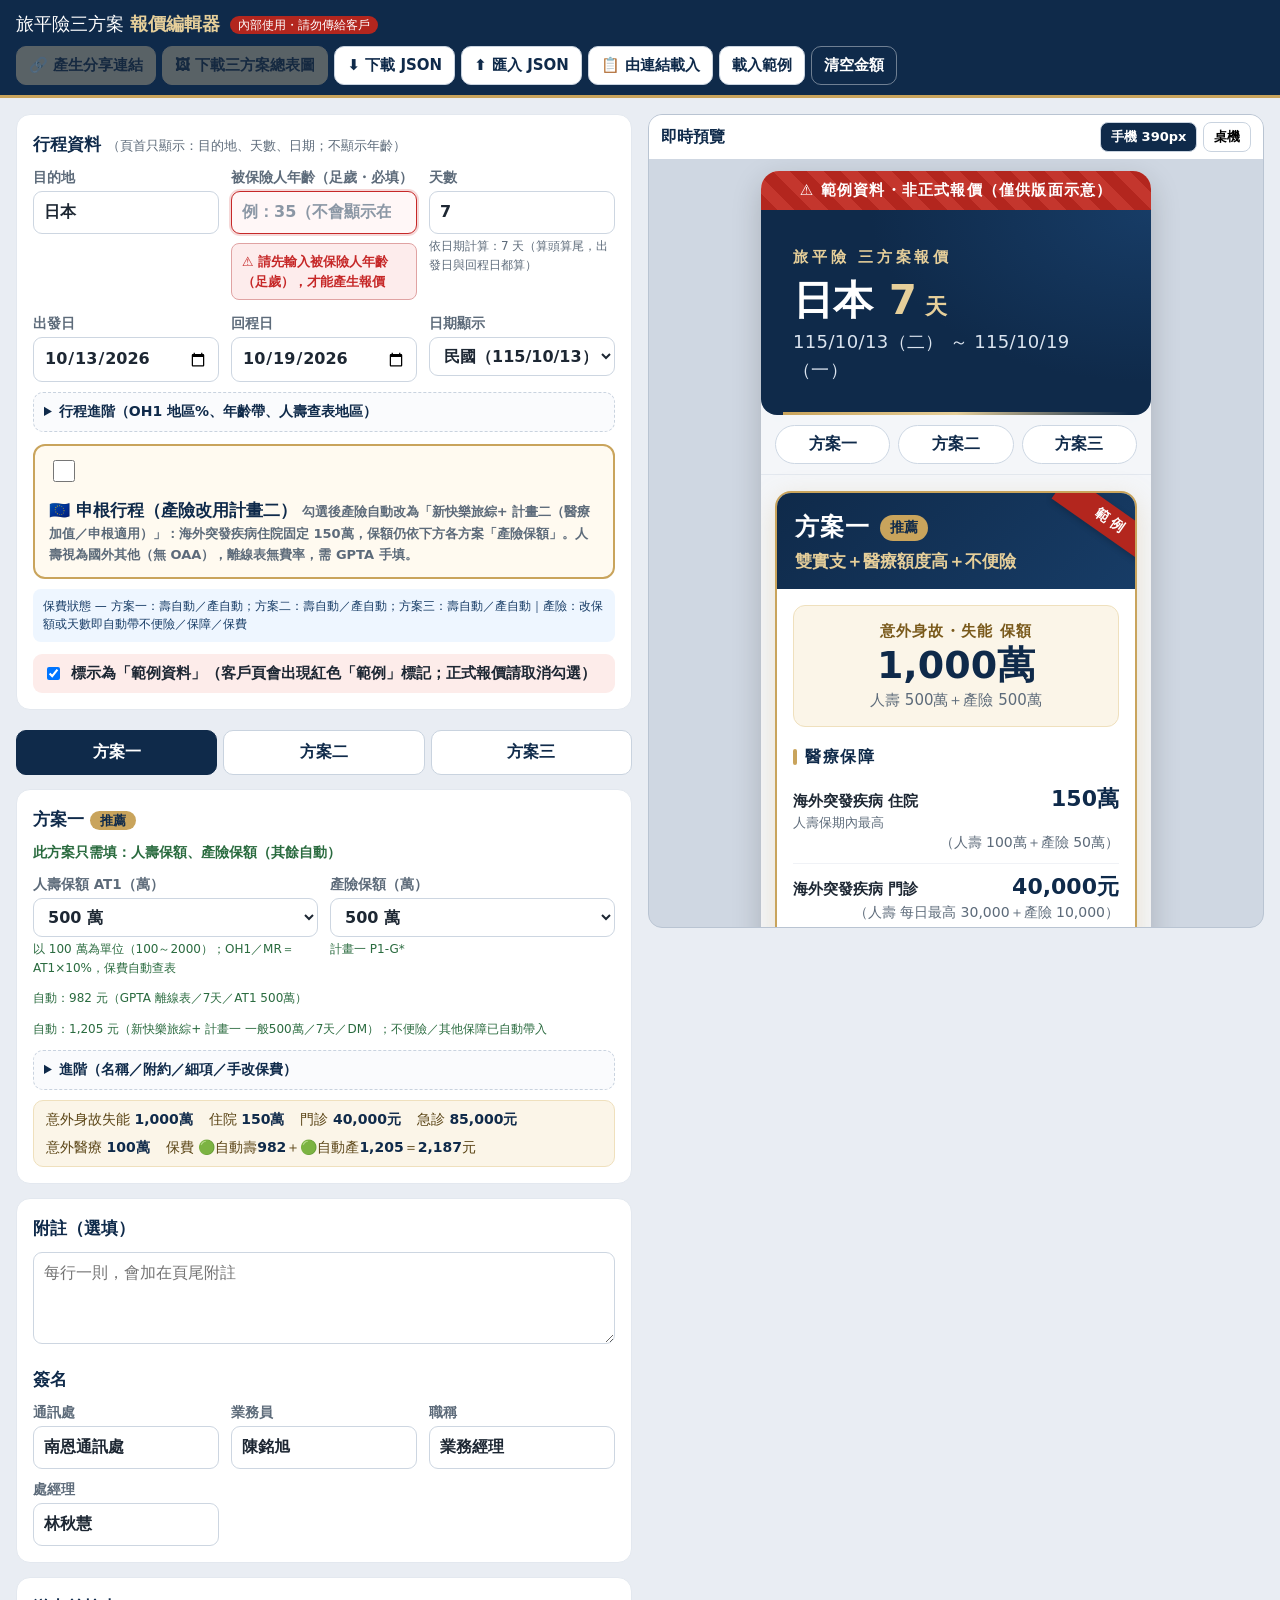
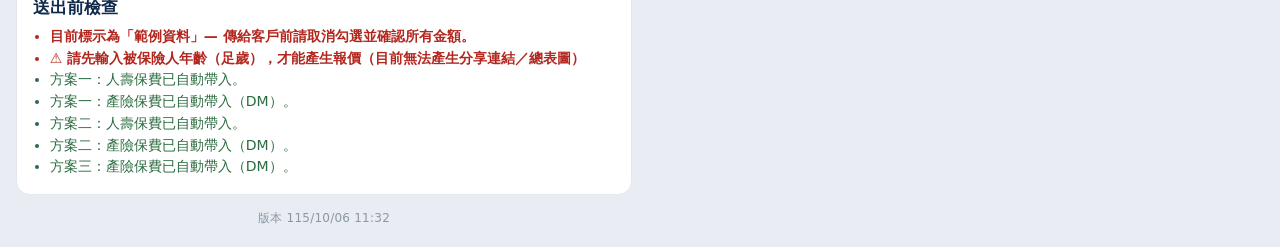
==== editor.html @ 8801f83f "Life 亞洲14國 detection: recognise major cities/regions of the 14 countries (東京/首爾/曼谷…)" ====
<!doctype html>
<html lang="zh-Hant-TW">
<head>
<meta charset="utf-8">
<meta name="viewport" content="width=device-width, initial-scale=1">
<meta name="robots" content="noindex, nofollow">
<meta http-equiv="Cache-Control" content="no-cache, no-store, must-revalidate">
<meta http-equiv="Pragma" content="no-cache">
<meta http-equiv="Expires" content="0">
<title>旅平險三方案 報價編輯器（內部使用）</title>
<link rel="icon" href="data:,">
<link rel="stylesheet" href="css/style.css?v=20261006113220">
<link rel="stylesheet" href="css/editor.css?v=20261006113220">
</head>
<body class="editor-body">
<header class="ed-top">
  <div class="ed-brand">旅平險三方案 <b>報價編輯器</b><span class="ed-internal">內部使用・請勿傳給客戶</span></div>
  <div class="ed-actions">
    <button type="button" class="btn btn-gold" id="btnShare">🔗 產生分享連結</button>
    <button type="button" class="btn btn-gold" id="btnSummaryPng">🖼 下載三方案總表圖</button>
    <button type="button" class="btn" id="btnDownload">⬇ 下載 JSON</button>
    <label class="btn" for="fileImport">⬆ 匯入 JSON<input type="file" id="fileImport" accept=".json,application/json" hidden></label>
    <button type="button" class="btn" id="btnPasteLink">📋 由連結載入</button>
    <button type="button" class="btn" id="btnSample">載入範例</button>
    <button type="button" class="btn btn-ghost" id="btnClear">清空金額</button>
  </div>
</header>

<section class="ed-share" id="sharePanel" hidden>
  <div class="share-row">
    <textarea id="shareUrl" readonly rows="2"></textarea>
    <div class="share-btns">
      <button type="button" class="btn btn-gold" id="btnCopy">複製連結</button>
      <a class="btn" id="btnOpen" target="_blank" rel="noopener">開啟預覽</a>
    </div>
  </div>
  <div class="share-meta" id="shareMeta"></div>
</section>

<div class="ed-layout">
  <form class="ed-form" id="form" autocomplete="off" onsubmit="return false">
    <section class="ed-card">
      <h2>行程資料 <small>（頁首只顯示：目的地、天數、日期；不顯示年齡）</small></h2>
      <div class="grid g2">
        <label>目的地<input type="text" data-k="destination" placeholder="例：日本／法國（申根）" aria-describedby="destWarn"><span class="dest-warn" id="destWarn" role="alert" hidden></span></label>
        <label>被保險人年齡（足歲・必填）<input type="number" min="0" max="100" step="1" data-k="age" inputmode="numeric" placeholder="例：35（不會顯示在客戶頁）" aria-describedby="ageWarn ageHint"><span class="dest-warn" id="ageWarn" role="alert" hidden></span><span class="hint" id="ageHint"></span></label>
        <label>天數<input type="number" min="1" data-k="days" inputmode="numeric"><span class="hint" id="daysHint"></span></label>
        <label>出發日<input type="date" data-k="startDate"></label>
        <label>回程日<input type="date" data-k="endDate"></label>
        <label>日期顯示
          <select data-k="dateFormat"><option value="roc">民國（115/10/13）</option><option value="ad">西元（2026/10/13）</option></select>
        </label>
      </div>
      <details class="prop-advanced" style="margin-top:10px">
        <summary>行程進階（OH1 地區%、年齡帶、人壽查表地區）</summary>
        <div class="grid g2" style="margin-top:8px">
          <label>人壽 OH1 地區限額調整
            <select data-k="lifeRegionPct"></select>
            <span class="hint" id="regionHint"></span>
          </label>
          <label>人壽費率類型
            <select data-k="lifeRateType">
              <option value="agency">旅行社／快易保費率</option>
            </select>
          </label>
          <label>人壽旅遊地區（查表用）
            <select data-k="lifeRegion">
              <option value="asia14">國外亞洲14國（可附 OAA）</option>
              <option value="other">國外其他</option>
            </select>
            <span class="hint">申根勾選時會自動改為「國外其他」</span>
          </label>
          <label>年齡區間（依上方年齡自動・客戶頁不顯示）
            <select data-k="ageBand" disabled>
              <option value="18-65">18足歲～65歲</option>
              <option value="15-17">15足歲～17歲</option>
              <option value="66-70">66～70歲</option>
              <option value="71-75">71～75歲</option>
              <option value="76-80">76～80歲</option>
              <option value="81-100">81～100歲</option>
              <option value="under15">未滿15足歲</option>
            </select>
          </label>
        </div>
      </details>
      <label class="schengen-toggle">
        <input type="checkbox" data-k="schengen">
        <span>
          <span class="st-title">🇪🇺 申根行程（產險改用計畫二）</span>
          <span class="st-desc">勾選後產險自動改為「新快樂旅綜+ 計畫二（醫療加值／申根適用）」：海外突發疾病住院固定 <b>150萬</b>，保額仍依下方各方案「產險保額」。人壽視為國外其他（無 OAA），離線表無費率，需 GPTA 手填。</span>
          <span class="hint auto" id="schengenAutoHint" hidden>已依目的地自動勾選申根</span>
        </span>
      </label>
      <p class="hint" id="autoPremiumBanner" style="margin:10px 0 0;padding:8px 10px;background:#eef6ff;border-radius:8px;color:#173c66"></p>
      <label class="check sample-check"><input type="checkbox" data-k="sample"> 標示為「範例資料」（客戶頁會出現紅色「範例」標記；正式報價請取消勾選）</label>
    </section>

    <div class="plan-tabs" id="planTabs"></div>
    <div id="planForms"></div>

    <section class="ed-card">
      <h2>附註（選填）</h2>
      <textarea data-k="extraNotesText" rows="3" placeholder="每行一則，會加在頁尾附註"></textarea>
      <h2 style="margin-top:14px">簽名</h2>
      <div class="grid g2">
        <label>通訊處<input type="text" data-k="agent.unit"></label>
        <label>業務員<input type="text" data-k="agent.name"></label>
        <label>職稱<input type="text" data-k="agent.title"></label>
        <label>處經理<input type="text" data-k="agent.manager"></label>
      </div>
    </section>

    <section class="ed-card checks" id="checks"></section>
  <p class="build-ver" id="buildVersion">版本 115/10/06 11:32</p>
  </form>

  <aside class="ed-preview">
    <div class="pv-bar">
      <span>即時預覽</span>
      <div class="pv-toggle">
        <button type="button" class="on" data-w="390">手機 390px</button>
        <button type="button" data-w="full">桌機</button>
      </div>
    </div>
    <div class="pv-scroll"><div class="pv-frame" id="pvFrame"><div class="app" id="preview"></div></div></div>
  </aside>
</div>

<script src="js/vendor/pako.min.js?v=20261006113220"></script>
<script src="js/vendor/html2canvas.min.js?v=20261006113220"></script>
<script src="js/common.js?v=20261006113220"></script>
<script src="js/sample-data.js?v=20261006113220"></script>
<script src="js/presets.js?v=20261006113220"></script>
<script src="js/life-rates.js?v=20261006113220"></script>
<script src="js/summary-export.js?v=20261006113220"></script>
<script src="js/editor.js?v=20261006113220"></script>
</body>
</html>
---- css/style.css ----
/* 旅平險 三方案報價 — 深藍＋金色、行動版優先 */
:root {
  --navy: #0f2a4a;
  --navy-2: #173c66;
  --navy-soft: #e9eef5;
  --gold: #c9a45c;
  --gold-2: #e6cf9a;
  --gold-soft: #fbf5e8;
  --ink: #1d2733;
  --muted: #5d6b7a;
  --line: #e3e8ef;
  --bg: #f4f6f9;
  --card: #ffffff;
  --danger: #b3261e;
  --radius: 16px;
  --font: "Noto Sans TC", "PingFang TC", "Heiti TC", "Microsoft JhengHei", "Noto Sans CJK TC", system-ui, sans-serif;
}
* { box-sizing: border-box; }
html { -webkit-text-size-adjust: 100%; text-size-adjust: 100%; }
body {
  margin: 0; background: var(--bg); color: var(--ink);
  font-family: var(--font); font-size: 17px; line-height: 1.55;
  -webkit-font-smoothing: antialiased;
}
.app { max-width: 1240px; margin: 0 auto; padding-bottom: env(safe-area-inset-bottom); }
.loading, .noscript { padding: 48px 20px; text-align: center; color: var(--muted); }

/* 範例標示 */
.sample-banner {
  position: sticky; top: 0; z-index: 20;
  background: repeating-linear-gradient(45deg, #b3261e, #b3261e 12px, #c4362d 12px, #c4362d 24px);
  color: #fff; text-align: center; font-weight: 700; letter-spacing: .08em;
  padding: 8px 12px; font-size: 15px;
}
.card-sample {
  position: absolute; top: 14px; right: -38px; transform: rotate(35deg);
  background: var(--danger); color: #fff; font-weight: 800; font-size: 14px; letter-spacing: .3em;
  padding: 4px 44px; z-index: 2; box-shadow: 0 2px 6px rgba(0,0,0,.2);
}

/* 頁首：只顯示 目的地／天數／日期 */
.hero {
  background: radial-gradient(120% 140% at 100% 0%, var(--navy-2) 0%, var(--navy) 60%);
  color: #fff; padding: 28px 22px 26px; position: relative; overflow: hidden;
}
.hero::after {
  content: ""; position: absolute; left: 22px; right: 22px; bottom: 0; height: 3px;
  background: linear-gradient(90deg, var(--gold), var(--gold-2), transparent);
}
.hero-kicker { color: var(--gold-2); font-size: 15px; letter-spacing: .25em; font-weight: 600; }
.hero-title { margin: 6px 0 4px; font-size: 40px; line-height: 1.2; font-weight: 800; display: flex; flex-wrap: wrap; gap: 4px 16px; align-items: baseline; }
.hero-title .days { color: var(--gold-2); }
.hero-title .days small { font-size: 22px; font-weight: 700; }
.hero-dates { font-size: 18px; color: #dbe4ef; letter-spacing: .02em; }

/* 方案導覽 */
.plan-nav {
  position: sticky; top: 0; z-index: 10; display: flex; gap: 8px; padding: 10px 14px;
  background: rgba(244,246,249,.94); backdrop-filter: blur(6px); -webkit-backdrop-filter: blur(6px);
  border-bottom: 1px solid var(--line); overflow-x: auto;
}
.sample-banner ~ .plan-nav { top: 39px; }
.plan-nav a {
  flex: 1 0 auto; text-align: center; text-decoration: none; color: var(--navy);
  background: #fff; border: 1px solid #cdd7e3; border-radius: 999px; padding: 6px 14px; font-weight: 700; font-size: 16px;
}
.plan-nav a:active { background: var(--navy); color: #fff; }

/* 方案卡片 */
.plans { display: grid; grid-template-columns: 1fr; gap: 18px; padding: 16px 14px 8px; }
.plan-card {
  position: relative; overflow: hidden; background: var(--card); border-radius: var(--radius);
  border: 1px solid var(--line); box-shadow: 0 6px 22px rgba(15,42,74,.08);
  display: flex; flex-direction: column; scroll-margin-top: 64px;
}
.plan-card.is-reco { border: 2px solid var(--gold); box-shadow: 0 8px 28px rgba(201,164,92,.25); }
.plan-head { background: var(--navy); color: #fff; padding: 16px 18px 14px; }
.plan-card.is-reco .plan-head { background: linear-gradient(135deg, var(--navy) 0%, var(--navy-2) 100%); }
.plan-title { display: flex; align-items: center; gap: 10px; }
.plan-no { font-size: 24px; font-weight: 800; letter-spacing: .04em; }
.reco-badge { background: var(--gold); color: var(--navy); font-size: 14px; font-weight: 800; padding: 2px 10px; border-radius: 999px; }
.plan-tagline { margin-top: 2px; color: var(--gold-2); font-size: 17px; font-weight: 600; }

.death-box { margin: 16px 16px 4px; padding: 14px 16px; border-radius: 12px; background: var(--gold-soft); border: 1px solid #efe0bd; text-align: center; }
.death-label { color: #7a5a1c; font-size: 15px; font-weight: 700; letter-spacing: .08em; }
.death-val { font-size: 38px; font-weight: 800; color: var(--navy); line-height: 1.2; }
.death-br { color: var(--muted); font-size: 15px; }

.sec-title {
  margin: 0 0 6px; font-size: 16px; font-weight: 800; color: var(--navy); letter-spacing: .1em;
  display: flex; align-items: center; gap: 8px;
}
.sec-title::before { content: ""; width: 4px; height: 16px; border-radius: 2px; background: var(--gold); }
.cov, .inconv, .others { padding: 14px 16px 6px; }
.inconv, .others { border-top: 1px dashed var(--line); margin-top: 6px; }

.cov-row { display: grid; grid-template-columns: 1fr auto; align-items: baseline; column-gap: 10px; padding: 9px 0; border-bottom: 1px solid #f0f2f6; }
.cov-row:last-of-type { border-bottom: 0; }
.cov-label { font-size: 16px; color: var(--ink); font-weight: 600; }
.cov-sub { display: block; font-size: 12.5px; color: var(--muted); font-weight: 400; }
.cov-val { text-align: right; white-space: nowrap; }
.cov-val strong { font-size: 22px; color: var(--navy); line-height: 1.25; }
.cov-br { grid-column: 1 / -1; text-align: right; font-size: 14px; color: var(--muted); }
.oaa-chip { margin: 8px 0 4px; padding: 8px 12px; border-radius: 10px; background: var(--navy-soft); color: var(--navy); font-size: 14.5px; font-weight: 600; }

.items { list-style: none; margin: 0; padding: 0; }
.items li { display: flex; justify-content: space-between; align-items: baseline; gap: 12px; padding: 8px 0; border-bottom: 1px solid #f0f2f6; }
.items li:last-child { border-bottom: 0; }
.it-name { font-size: 16px; color: var(--ink); flex: 0 1 46%; }
.it-amt { font-size: 16px; font-weight: 700; color: var(--navy); text-align: right; flex: 1 1 54%; }
.it-amt .nw { white-space: nowrap; }
.empty { color: var(--muted); font-size: 15px; margin: 4px 0; }

.premium {
  margin-top: auto; padding: 16px 18px 18px; background: linear-gradient(180deg, #fffaf0, var(--gold-soft));
  border-top: 2px solid var(--gold); text-align: center;
}
.prem-label { font-size: 15px; color: #7a5a1c; font-weight: 800; letter-spacing: .3em; }
.prem-formula { font-size: 18px; color: var(--ink); }
.prem-formula b { font-size: 20px; color: var(--navy-2); }
.prem-total { font-size: 34px; font-weight: 800; color: var(--danger); letter-spacing: .01em; }

.notes-wrap { padding: 4px 18px 8px; }
.notes { margin: 0; padding-left: 1.1em; color: var(--muted); font-size: 13.5px; line-height: 1.6; }
.notes li { margin: 3px 0; }

.site-footer {
  margin: 14px 14px 24px; padding: 18px 16px; border-radius: var(--radius); text-align: center;
  background: var(--navy); color: #fff; border-top: 3px solid var(--gold);
}
.sig-unit { color: var(--gold-2); font-size: 15px; letter-spacing: .15em; font-weight: 600; }
.sig-people { margin-top: 4px; font-size: 19px; display: flex; flex-wrap: wrap; justify-content: center; gap: 2px 8px; }
.sig-people b { font-size: 21px; letter-spacing: .08em; }
.sig-people .sep { color: var(--gold); }

.error-box { margin: 40px 16px; padding: 24px; background: #fff; border-radius: var(--radius); border: 1px solid #f1c9c6; text-align: center; }
.error-box h2 { color: var(--danger); margin-top: 0; }

/* 平板／桌機：三欄並排 */
@media (min-width: 760px) {
  .hero { padding: 36px 32px 32px; border-radius: 0 0 var(--radius) var(--radius); }
  .hero-title { font-size: 46px; }
  .plan-nav { display: none; }
  .plans { grid-template-columns: repeat(auto-fit, minmax(300px, 1fr)); gap: 20px; padding: 24px 20px 10px; }
  .notes-wrap { padding: 4px 26px 8px; }
}
@media (min-width: 1100px) {
  .plans { grid-template-columns: repeat(3, 1fr); }
  .it-name, .it-amt { font-size: 15px; }
  .cov-label { font-size: 15px; }
}
@media print {
  body { background: #fff; }
  .plan-nav, .sample-banner { position: static; }
  .plan-card { break-inside: avoid; box-shadow: none; }
}

.hero-schengen {
  display: inline-block; margin-left: 6px; padding: 2px 10px; border-radius: 999px;
  background: #c9a45c; color: #0f2a4a; font-size: 13px; font-weight: 800; letter-spacing: .04em;
  vertical-align: middle;
}

/* 未滿15足歲：主框顯示兒童主約 MRC */
.death-box.child .death-val { font-size: 30px; }
---- css/editor.css ----
/* 編輯器（內部使用） */
.editor-body { background: #e9edf3; font-size: 16px; }
.ed-top {
  position: sticky; top: 0; z-index: 50; background: var(--navy); color: #fff;
  display: flex; flex-wrap: wrap; align-items: center; justify-content: space-between; gap: 8px 16px; padding: 10px 16px;
  border-bottom: 3px solid var(--gold);
}
.ed-brand { font-size: 18px; }
.ed-brand b { color: var(--gold-2); }
.ed-internal { margin-left: 10px; font-size: 12px; background: #b3261e; padding: 2px 8px; border-radius: 999px; vertical-align: middle; }
.ed-actions { display: flex; flex-wrap: wrap; gap: 6px; }
.btn {
  appearance: none; border: 1px solid #c9d3df; background: #fff; color: var(--navy); font: inherit; font-size: 15px; font-weight: 700;
  padding: 7px 12px; border-radius: 10px; cursor: pointer; text-decoration: none; display: inline-flex; align-items: center; gap: 4px;
}
.btn:hover { filter: brightness(.96); }
.btn-gold { background: var(--gold); border-color: var(--gold); color: var(--navy); }
.btn-ghost { background: transparent; color: #fff; border-color: rgba(255,255,255,.4); }
.btn-sm { font-size: 13px; padding: 4px 8px; border-radius: 8px; }
.btn-danger { color: var(--danger); }

.ed-share { background: #fffaf0; border-bottom: 1px solid #efe0bd; padding: 10px 16px; }
.share-row { display: flex; gap: 8px; flex-wrap: wrap; }
.share-row textarea { flex: 1 1 360px; font: 13px/1.4 ui-monospace, monospace; padding: 8px; border-radius: 8px; border: 1px solid #d9c690; word-break: break-all; }
.share-btns { display: flex; gap: 6px; align-items: flex-start; }
.share-meta { font-size: 13px; color: var(--muted); margin-top: 6px; }
.share-meta .warn { color: var(--danger); font-weight: 700; }

.ed-layout { display: grid; grid-template-columns: 1fr; gap: 16px; padding: 16px; max-width: 1600px; margin: 0 auto; }
@media (min-width: 1100px) {
  .ed-layout { grid-template-columns: minmax(520px, 1fr) minmax(430px, 1fr); align-items: start; }
  .ed-preview { position: sticky; top: 70px; height: calc(100vh - 86px); }
  .pv-scroll { height: calc(100% - 44px); }
}
.ed-card { background: #fff; border-radius: 14px; padding: 16px; margin-bottom: 14px; border: 1px solid var(--line); }
.ed-card h2 { margin: 0 0 10px; font-size: 17px; color: var(--navy); }
.ed-card h2 small { font-weight: 400; color: var(--muted); font-size: 13px; }
.ed-card h3 { margin: 16px 0 8px; font-size: 15px; color: var(--navy); border-left: 4px solid var(--gold); padding-left: 8px; }
.grid { display: grid; gap: 10px 12px; }
.g2 { grid-template-columns: repeat(auto-fit, minmax(180px, 1fr)); }
.g3 { grid-template-columns: repeat(auto-fit, minmax(150px, 1fr)); }
label { display: flex; flex-direction: column; gap: 3px; font-size: 13.5px; color: var(--muted); font-weight: 600; }
label.check { flex-direction: row; align-items: center; gap: 8px; color: var(--ink); font-size: 15px; }
input[type=text], input[type=number], input[type=date], select, textarea {
  font: inherit; font-size: 16px; color: var(--ink); padding: 8px 10px; border: 1px solid #cdd6e1; border-radius: 9px; background: #fff; width: 100%;
}
input:focus, select:focus, textarea:focus { outline: 2px solid var(--gold); border-color: var(--gold); }
input::placeholder { color: #8b97a5; }
.hint { font-size: 12px; color: var(--muted); font-weight: 400; }
.hint.auto { color: #2a6b3f; }
.sample-check { margin-top: 12px; background: #fdecea; padding: 8px 10px; border-radius: 9px; }

.plan-tabs { display: flex; gap: 6px; margin-bottom: 8px; position: sticky; top: 58px; z-index: 5; background: #e9edf3; padding: 6px 0; }
.plan-tabs button { flex: 1; font: inherit; font-weight: 800; padding: 9px; border-radius: 10px; border: 1px solid #c9d3df; background: #fff; color: var(--navy); cursor: pointer; }
.plan-tabs button.on { background: var(--navy); color: #fff; border-color: var(--navy); }
.plan-form[hidden] { display: none; }
.sumbar { display: flex; flex-wrap: wrap; gap: 6px 16px; background: var(--gold-soft); border: 1px solid #efe0bd; border-radius: 10px; padding: 8px 12px; font-size: 14px; color: #5a4415; margin-top: 10px; }
.sumbar b { color: var(--navy); }
.sub-box { border: 1px solid var(--line); border-radius: 12px; padding: 12px; margin-top: 10px; }
.sub-box.off { opacity: .55; }
.preset-row { display: flex; gap: 8px; align-items: end; flex-wrap: wrap; margin-bottom: 8px; }
.preset-row label { flex: 1 1 260px; }

.list-ed { display: flex; flex-direction: column; gap: 6px; }
.list-row { display: grid; grid-template-columns: 1fr 1.3fr auto; gap: 6px; align-items: center; }
.list-row .row-btns { display: flex; gap: 3px; }
.list-row input { font-size: 15px; padding: 6px 8px; }
@media (max-width: 560px) {
  .list-row { grid-template-columns: 1fr; padding-bottom: 8px; border-bottom: 1px dashed var(--line); }
}

.checks h2 { margin-bottom: 6px; }
.checks ul { margin: 0; padding-left: 1.2em; font-size: 14px; }
.checks li.warn { color: #9a5b00; }
.checks li.err { color: var(--danger); font-weight: 700; }
.checks li.ok { color: #2a6b3f; }

.ed-preview { background: #cfd7e2; border-radius: 14px; overflow: hidden; border: 1px solid #b9c4d2; }
.pv-bar { display: flex; justify-content: space-between; align-items: center; padding: 8px 12px; background: #fff; font-weight: 700; color: var(--navy); height: 44px; }
.pv-toggle button { font: inherit; font-size: 13px; padding: 4px 10px; border: 1px solid #c9d3df; background: #fff; border-radius: 8px; cursor: pointer; }
.pv-toggle button.on { background: var(--navy); color: #fff; }
.pv-scroll { overflow: auto; padding: 12px; }
.pv-frame { margin: 0 auto; background: var(--bg); border-radius: 18px; overflow: hidden; box-shadow: 0 10px 30px rgba(0,0,0,.18); width: 390px; max-width: 100%; }
.pv-frame.full { width: 100%; }
/* 預覽框內：固定使用手機排版（不依視窗寬度切換） */
.pv-frame:not(.full) .plans { grid-template-columns: 1fr !important; padding: 16px 14px 8px; }
.pv-frame:not(.full) .plan-nav { display: flex !important; }
.pv-frame:not(.full) .hero-title { font-size: 40px; }
.pv-frame .sample-banner, .pv-frame .plan-nav { position: static; }
.toast { position: fixed; left: 50%; bottom: 24px; transform: translateX(-50%); background: var(--navy); color: #fff; padding: 10px 18px; border-radius: 999px; z-index: 100; font-weight: 700; box-shadow: 0 6px 20px rgba(0,0,0,.25); }
.pv-frame.full .plans { grid-template-columns: repeat(auto-fit, minmax(280px, 1fr)) !important; }

/* 產險進階摺疊 */
.prop-advanced { border: 1px dashed #c9d3df; border-radius: 10px; padding: 8px 10px; background: #fafbfd; }
.prop-advanced summary { cursor: pointer; font-weight: 700; color: var(--navy); font-size: 14px; }

/* 三方案總表匯出（離屏渲染） */
#summaryExportHost {
  position: fixed; left: -10000px; top: 0; width: 780px; pointer-events: none; z-index: -1;
}
.sum-root {
  width: 780px; background: #f4f6f9; font-family: "Noto Sans TC", "PingFang TC", "Heiti TC", "Microsoft JhengHei", sans-serif;
  color: #1d2733; box-sizing: border-box;
}
.sum-sample {
  background: repeating-linear-gradient(45deg, #b3261e, #b3261e 10px, #c4362d 10px, #c4362d 20px);
  color: #fff; text-align: center; font-weight: 800; padding: 8px; font-size: 14px; letter-spacing: .06em;
}
.sum-hero {
  background: radial-gradient(120% 140% at 100% 0%, #173c66 0%, #0f2a4a 60%);
  color: #fff; padding: 22px 24px 18px; position: relative;
}
.sum-hero::after {
  content: ""; position: absolute; left: 24px; right: 24px; bottom: 0; height: 3px;
  background: linear-gradient(90deg, #c9a45c, #e6cf9a, transparent);
}
.sum-kicker { color: #e6cf9a; font-size: 13px; letter-spacing: .2em; font-weight: 700; }
.sum-title { font-size: 34px; font-weight: 800; margin: 4px 0; display: flex; gap: 12px; align-items: baseline; flex-wrap: wrap; }
.sum-title .days { color: #e6cf9a; }
.sum-title .days small { font-size: 18px; }
.sum-dates { font-size: 16px; color: #dbe4ef; }
.sum-plans { display: grid; grid-template-columns: 1fr 1fr 1fr; gap: 12px; padding: 14px 14px 8px; }
.sum-card {
  background: #fff; border-radius: 14px; border: 1px solid #e3e8ef; overflow: hidden;
  display: flex; flex-direction: column; box-shadow: 0 4px 14px rgba(15,42,74,.08);
}
.sum-card.reco { border: 2px solid #c9a45c; }
.sum-card-h {
  background: #0f2a4a; color: #fff; padding: 10px 12px; display: flex; align-items: center; gap: 8px;
}
.sum-name { font-size: 18px; font-weight: 800; }
.sum-badge { background: #c9a45c; color: #0f2a4a; font-size: 12px; font-weight: 800; padding: 1px 8px; border-radius: 999px; }
.sum-tag { padding: 6px 12px 0; color: #7a5a1c; font-weight: 700; font-size: 13px; }
.sum-death {
  margin: 8px 10px; padding: 8px; text-align: center; background: #fbf5e8; border: 1px solid #efe0bd; border-radius: 10px;
}
.sum-death .lab { font-size: 12px; color: #7a5a1c; font-weight: 700; letter-spacing: .06em; }
.sum-death .val { font-size: 26px; font-weight: 800; color: #0f2a4a; line-height: 1.2; }
.sum-death .br { font-size: 12px; color: #5d6b7a; }
.sum-cov, .sum-items { list-style: none; margin: 0; padding: 4px 12px 8px; }
.sum-cov li, .sum-items li {
  display: flex; justify-content: space-between; gap: 6px; padding: 4px 0;
  border-bottom: 1px solid #f0f2f6; font-size: 12.5px;
}
.sum-cov li b { color: #0f2a4a; font-size: 14px; }
.sum-amtcol { display: flex; flex-direction: column; align-items: flex-end; text-align: right; max-width: 62%; }
.sum-amtcol .sum-br { font-size: 10.5px; color: #5d6b7a; font-weight: 500; line-height: 1.25; margin-top: 1px; }
.sum-items li span:last-child { color: #0f2a4a; font-weight: 700; text-align: right; max-width: 58%; }
.sum-items li.more { color: #5d6b7a; font-style: italic; border: 0; justify-content: center; }
.sum-sec {
  margin: 2px 12px 0; font-size: 12px; font-weight: 800; color: #0f2a4a; letter-spacing: .08em;
  display: flex; align-items: center; gap: 6px;
}
.sum-sec::before { content: ""; width: 3px; height: 12px; background: #c9a45c; border-radius: 2px; }
.sum-prem {
  margin-top: auto; padding: 10px 12px; background: linear-gradient(180deg, #fffaf0, #fbf5e8);
  border-top: 2px solid #c9a45c; text-align: center; font-size: 13px; color: #1d2733;
}
.sum-prem b { font-size: 22px; color: #b3261e; }
.sum-foot {
  margin: 8px 14px 16px; padding: 14px; border-radius: 14px; text-align: center;
  background: #0f2a4a; color: #fff; border-top: 3px solid #c9a45c;
}
.sum-foot .u { color: #e6cf9a; font-size: 13px; letter-spacing: .12em; font-weight: 600; }
.sum-foot .p { margin-top: 4px; font-size: 16px; }
.sum-foot .p b { font-size: 18px; letter-spacing: .06em; }
.sum-foot .note { margin-top: 6px; font-size: 11px; color: #9ab; }

.schengen-toggle {
  display: flex; align-items: flex-start; gap: 12px; margin-top: 12px; padding: 12px 14px;
  border: 2px solid #c9a45c; border-radius: 12px; background: #fffaf0; cursor: pointer;
}
.schengen-toggle input { width: 22px; height: 22px; margin-top: 2px; accent-color: #0f2a4a; flex: 0 0 auto; }
.schengen-toggle .st-title { font-size: 17px; font-weight: 800; color: #0f2a4a; }
.schengen-toggle .st-desc { font-size: 13px; color: #5d6b7a; margin-top: 2px; line-height: 1.45; }
.simple-amt { font-size: 18px !important; font-weight: 700; padding: 12px 14px !important; }
.plan-simple-hint { margin: 0 0 10px; color: #2a6b3f; font-size: 14px; font-weight: 600; }

.schengen-toggle #schengenAutoHint {
  display: block;
  margin-top: 6px;
  color: #0b6e4f;
  font-weight: 600;
}
.schengen-toggle #schengenAutoHint[hidden] { display: none; }

.build-ver {
  margin: 12px 4px 4px;
  font-size: 12px;
  color: #8a97a5;
  text-align: center;
  letter-spacing: 0.02em;
}

/* 國內地點警告（台灣／金門／馬祖／澎湖…不適用海外旅平險） */
.dest-warn { display: block; margin-top: 6px; padding: 8px 10px; border-radius: 8px; background: #fdecec; border: 1px solid #e0a3a3; color: #c62828; font-size: 13px; font-weight: 700; line-height: 1.5; }
.dest-warn[hidden] { display: none; }
input.is-domestic { border-color: #c62828 !important; box-shadow: 0 0 0 2px rgba(198, 40, 40, .18); background: #fff7f7; }
.btn.is-blocked { opacity: .45; cursor: not-allowed; filter: grayscale(.6); }

/* 年齡提示／超限選項 */
.dest-warn.soft { background: #fff4e5; border-color: #f0c27a; color: #9a5b00; }
.age-note { display: block; margin-top: 6px; padding: 6px 10px; border-radius: 8px; background: #eef6ff; color: #173c66; font-size: 12.5px; }
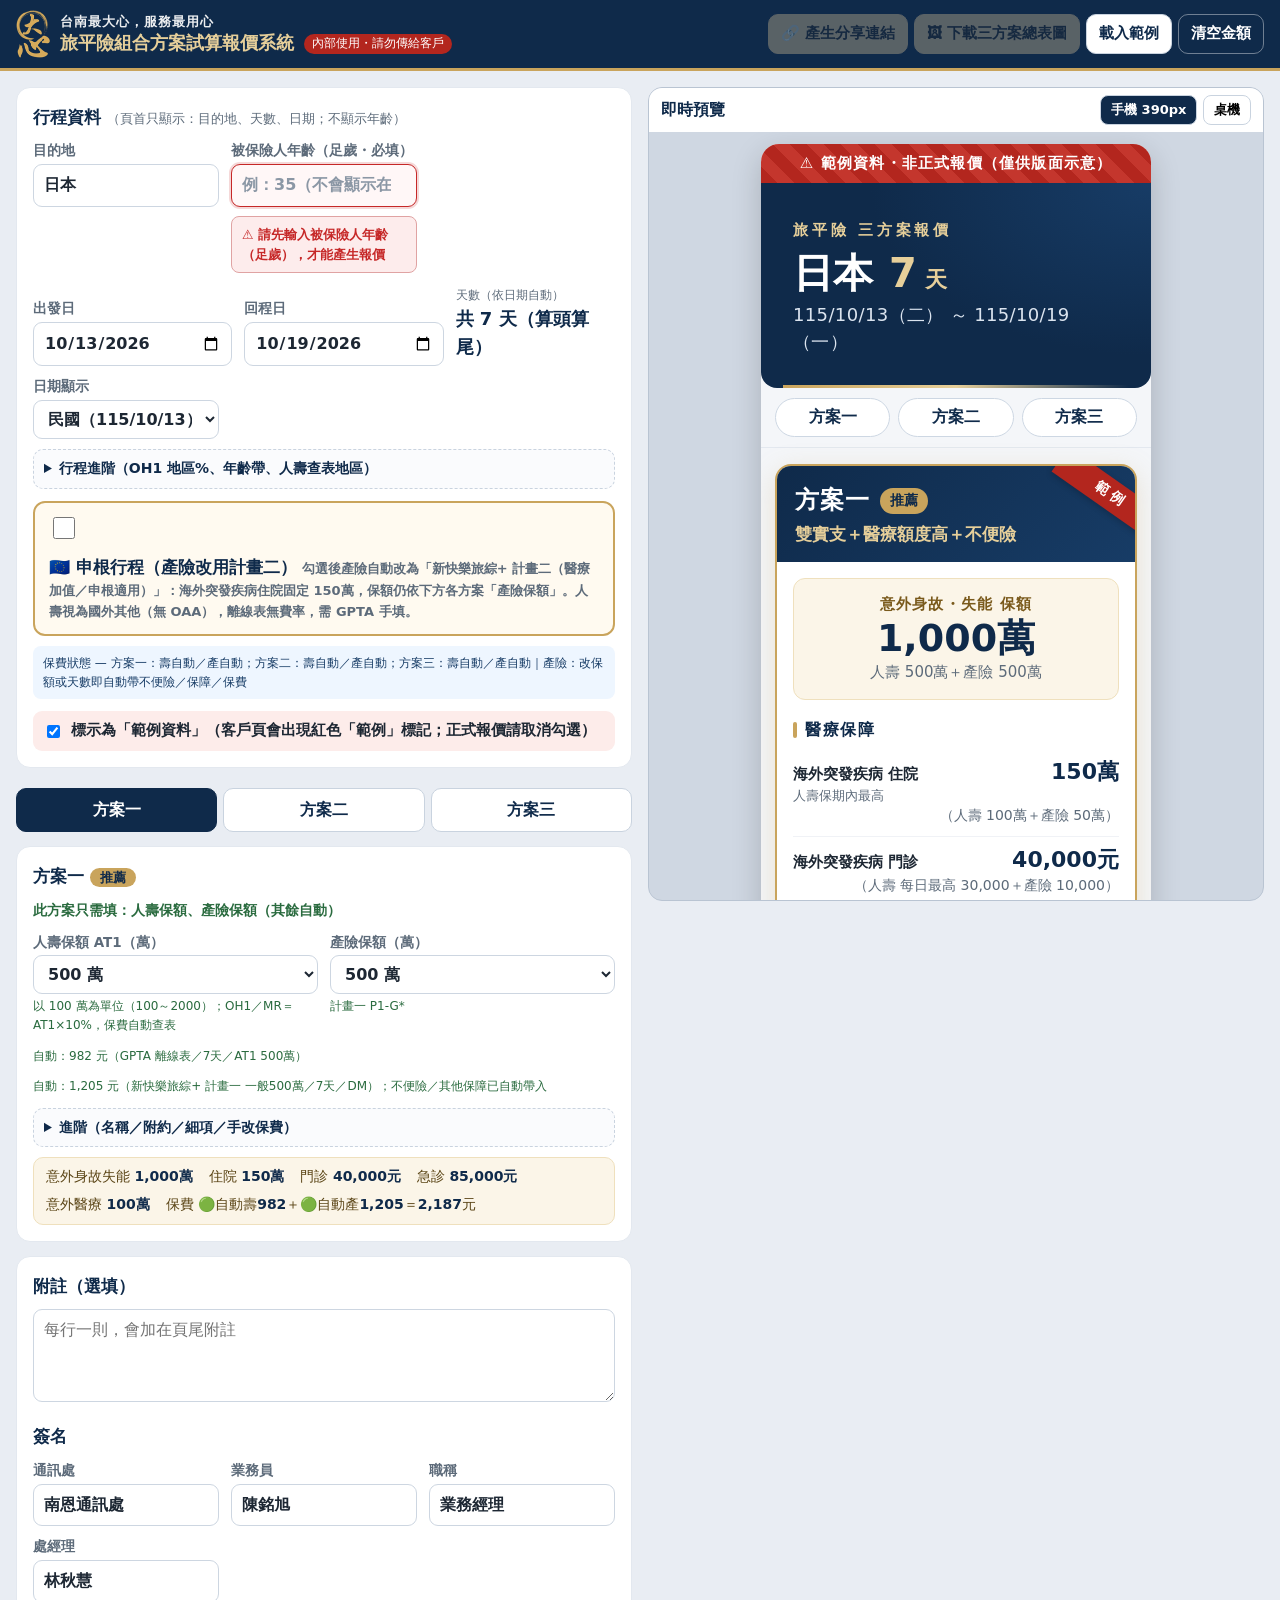
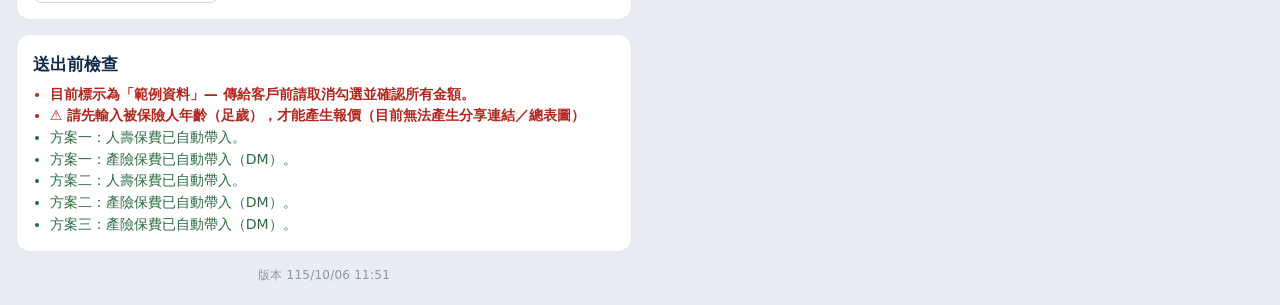
==== commit 3ab4bdc2: "Editor: auto days from dates (no days box), remove JSON download/import & 由連結載入, new 2-line heading " ====
--- a/editor.html
+++ b/editor.html
@@ -7,20 +7,18 @@
 <meta http-equiv="Cache-Control" content="no-cache, no-store, must-revalidate">
 <meta http-equiv="Pragma" content="no-cache">
 <meta http-equiv="Expires" content="0">
-<title>旅平險三方案 報價編輯器（內部使用）</title>
-<link rel="icon" href="data:,">
-<link rel="stylesheet" href="css/style.css?v=20261006113220">
-<link rel="stylesheet" href="css/editor.css?v=20261006113220">
+<title>旅平險組合方案試算報價系統</title>
+<link rel="icon" type="image/png" href="img/favicon.png?v=20261006115119">
+<link rel="apple-touch-icon" href="img/favicon.png?v=20261006115119">
+<link rel="stylesheet" href="css/style.css?v=20261006115119">
+<link rel="stylesheet" href="css/editor.css?v=20261006115119">
 </head>
 <body class="editor-body">
 <header class="ed-top">
-  <div class="ed-brand">旅平險三方案 <b>報價編輯器</b><span class="ed-internal">內部使用・請勿傳給客戶</span></div>
+  <div class="ed-brand"><img class="ed-logo" src="img/logo.png?v=20261006115119" alt="南恩通訊處 大心" width="34" height="48"><span class="ed-brand-text"><span class="ed-slogan">台南最大心，服務最用心</span><span class="ed-title"><b>旅平險組合方案試算報價系統</b><span class="ed-internal">內部使用・請勿傳給客戶</span></span></span></div>
   <div class="ed-actions">
     <button type="button" class="btn btn-gold" id="btnShare">🔗 產生分享連結</button>
     <button type="button" class="btn btn-gold" id="btnSummaryPng">🖼 下載三方案總表圖</button>
-    <button type="button" class="btn" id="btnDownload">⬇ 下載 JSON</button>
-    <label class="btn" for="fileImport">⬆ 匯入 JSON<input type="file" id="fileImport" accept=".json,application/json" hidden></label>
-    <button type="button" class="btn" id="btnPasteLink">📋 由連結載入</button>
     <button type="button" class="btn" id="btnSample">載入範例</button>
     <button type="button" class="btn btn-ghost" id="btnClear">清空金額</button>
   </div>
@@ -44,9 +42,12 @@
       <div class="grid g2">
         <label>目的地<input type="text" data-k="destination" placeholder="例：日本／法國（申根）" aria-describedby="destWarn"><span class="dest-warn" id="destWarn" role="alert" hidden></span></label>
         <label>被保險人年齡（足歲・必填）<input type="number" min="0" max="100" step="1" data-k="age" inputmode="numeric" placeholder="例：35（不會顯示在客戶頁）" aria-describedby="ageWarn ageHint"><span class="dest-warn" id="ageWarn" role="alert" hidden></span><span class="hint" id="ageHint"></span></label>
-        <label>天數<input type="number" min="1" data-k="days" inputmode="numeric"><span class="hint" id="daysHint"></span></label>
-        <label>出發日<input type="date" data-k="startDate"></label>
-        <label>回程日<input type="date" data-k="endDate"></label>
+        <div class="date-row">
+          <label>出發日<input type="date" data-k="startDate"></label>
+          <label>回程日<input type="date" data-k="endDate"></label>
+          <div class="days-auto" id="daysAuto" aria-live="polite"><span class="days-auto-lbl">天數（依日期自動）</span><span class="days-auto-val" id="daysAutoVal"></span></div>
+          <span class="dest-warn" id="dateWarn" role="alert" hidden></span>
+        </div>
         <label>日期顯示
           <select data-k="dateFormat"><option value="roc">民國（115/10/13）</option><option value="ad">西元（2026/10/13）</option></select>
         </label>
@@ -111,7 +112,7 @@
     </section>
 
     <section class="ed-card checks" id="checks"></section>
-  <p class="build-ver" id="buildVersion">版本 115/10/06 11:32</p>
+  <p class="build-ver" id="buildVersion">版本 115/10/06 11:51</p>
   </form>
 
   <aside class="ed-preview">
@@ -126,13 +127,13 @@
   </aside>
 </div>
 
-<script src="js/vendor/pako.min.js?v=20261006113220"></script>
-<script src="js/vendor/html2canvas.min.js?v=20261006113220"></script>
-<script src="js/common.js?v=20261006113220"></script>
-<script src="js/sample-data.js?v=20261006113220"></script>
-<script src="js/presets.js?v=20261006113220"></script>
-<script src="js/life-rates.js?v=20261006113220"></script>
-<script src="js/summary-export.js?v=20261006113220"></script>
-<script src="js/editor.js?v=20261006113220"></script>
+<script src="js/vendor/pako.min.js?v=20261006115119"></script>
+<script src="js/vendor/html2canvas.min.js?v=20261006115119"></script>
+<script src="js/common.js?v=20261006115119"></script>
+<script src="js/sample-data.js?v=20261006115119"></script>
+<script src="js/presets.js?v=20261006115119"></script>
+<script src="js/life-rates.js?v=20261006115119"></script>
+<script src="js/summary-export.js?v=20261006115119"></script>
+<script src="js/editor.js?v=20261006115119"></script>
 </body>
 </html>
--- a/css/editor.css
+++ b/css/editor.css
@@ -201,3 +201,26 @@
 /* 年齡提示／超限選項 */
 .dest-warn.soft { background: #fff4e5; border-color: #f0c27a; color: #9a5b00; }
 .age-note { display: block; margin-top: 6px; padding: 6px 10px; border-radius: 8px; background: #eef6ff; color: #173c66; font-size: 12.5px; }
+
+/* 天數：依日期自動（唯讀文字，無輸入框） */
+.date-row { grid-column: 1 / -1; display: grid; grid-template-columns: 1fr 1fr minmax(120px, .8fr); gap: 10px 12px; align-items: end; }
+.date-row .dest-warn { grid-column: 1 / -1; margin-top: 0; }
+.days-auto { display: flex; flex-direction: column; justify-content: flex-end; min-height: 42px; padding-bottom: 6px; }
+.days-auto-lbl { font-size: 12px; color: var(--muted); }
+.days-auto-val { display: block; font-weight: 800; color: var(--navy); font-size: 18px; }
+.days-auto-val:empty::before { content: '—'; color: #9aa7b6; font-weight: 400; }
+@media (max-width: 560px) { .date-row { grid-template-columns: 1fr 1fr; } .days-auto { grid-column: 1 / -1; min-height: 0; } }
+
+/* 頁首兩行：標語＋系統名稱 */
+.ed-brand { display: flex; flex-direction: row; align-items: center; gap: 10px; line-height: 1.3; }
+.ed-logo { display: block; width: 34px; height: 48px; flex: none; }
+.ed-brand-text { display: flex; flex-direction: column; }
+.ed-slogan { display: block; font-size: 13px; font-weight: 700; letter-spacing: .08em; color: #fff; opacity: .92; }
+.ed-title { display: block; }
+.ed-internal { white-space: nowrap; display: inline-block; }
+.ed-brand-text { min-width: 0; }
+@media (max-width: 560px) {
+  .ed-brand { font-size: 16px; }
+  .ed-title b { display: block; }
+  .ed-title .ed-internal { margin: 3px 0 0; }
+}
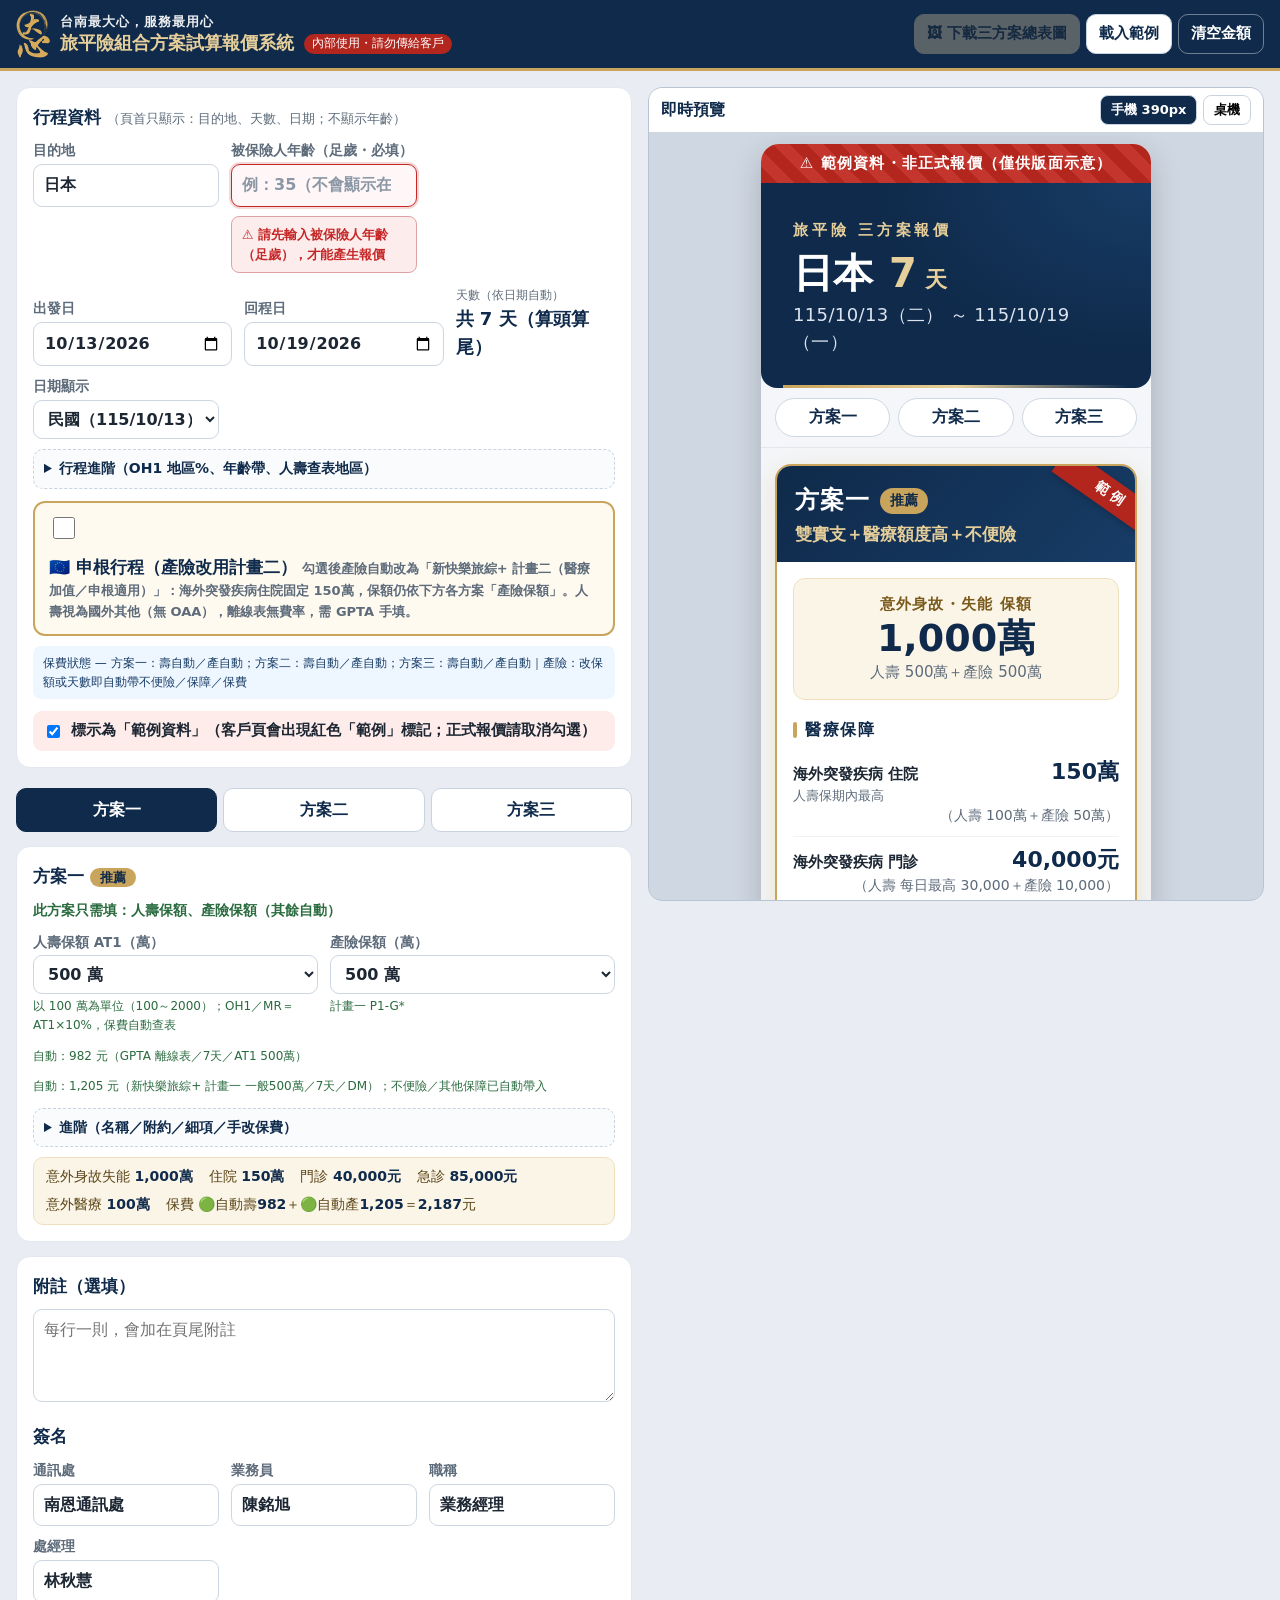
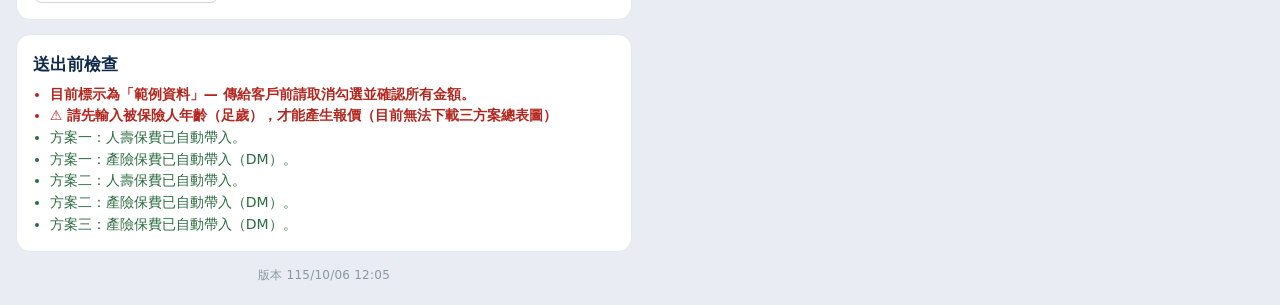
==== commit 233175d3: "Editor: remove 產生分享連結 button & share panel; blockers now refer to summary image only" ====
--- a/editor.html
+++ b/editor.html
@@ -8,32 +8,21 @@
 <meta http-equiv="Pragma" content="no-cache">
 <meta http-equiv="Expires" content="0">
 <title>旅平險組合方案試算報價系統</title>
-<link rel="icon" type="image/png" href="img/favicon.png?v=20261006115119">
-<link rel="apple-touch-icon" href="img/favicon.png?v=20261006115119">
-<link rel="stylesheet" href="css/style.css?v=20261006115119">
-<link rel="stylesheet" href="css/editor.css?v=20261006115119">
+<link rel="icon" type="image/png" href="img/favicon.png?v=20261006120502">
+<link rel="apple-touch-icon" href="img/favicon.png?v=20261006120502">
+<link rel="stylesheet" href="css/style.css?v=20261006120502">
+<link rel="stylesheet" href="css/editor.css?v=20261006120502">
 </head>
 <body class="editor-body">
 <header class="ed-top">
-  <div class="ed-brand"><img class="ed-logo" src="img/logo.png?v=20261006115119" alt="南恩通訊處 大心" width="34" height="48"><span class="ed-brand-text"><span class="ed-slogan">台南最大心，服務最用心</span><span class="ed-title"><b>旅平險組合方案試算報價系統</b><span class="ed-internal">內部使用・請勿傳給客戶</span></span></span></div>
+  <div class="ed-brand"><img class="ed-logo" src="img/logo.png?v=20261006120502" alt="南恩通訊處 大心" width="34" height="48"><span class="ed-brand-text"><span class="ed-slogan">台南最大心，服務最用心</span><span class="ed-title"><b>旅平險組合方案試算報價系統</b><span class="ed-internal">內部使用・請勿傳給客戶</span></span></span></div>
   <div class="ed-actions">
-    <button type="button" class="btn btn-gold" id="btnShare">🔗 產生分享連結</button>
     <button type="button" class="btn btn-gold" id="btnSummaryPng">🖼 下載三方案總表圖</button>
     <button type="button" class="btn" id="btnSample">載入範例</button>
     <button type="button" class="btn btn-ghost" id="btnClear">清空金額</button>
   </div>
 </header>
 
-<section class="ed-share" id="sharePanel" hidden>
-  <div class="share-row">
-    <textarea id="shareUrl" readonly rows="2"></textarea>
-    <div class="share-btns">
-      <button type="button" class="btn btn-gold" id="btnCopy">複製連結</button>
-      <a class="btn" id="btnOpen" target="_blank" rel="noopener">開啟預覽</a>
-    </div>
-  </div>
-  <div class="share-meta" id="shareMeta"></div>
-</section>
 
 <div class="ed-layout">
   <form class="ed-form" id="form" autocomplete="off" onsubmit="return false">
@@ -112,7 +101,7 @@
     </section>
 
     <section class="ed-card checks" id="checks"></section>
-  <p class="build-ver" id="buildVersion">版本 115/10/06 11:51</p>
+  <p class="build-ver" id="buildVersion">版本 115/10/06 12:05</p>
   </form>
 
   <aside class="ed-preview">
@@ -127,13 +116,13 @@
   </aside>
 </div>
 
-<script src="js/vendor/pako.min.js?v=20261006115119"></script>
-<script src="js/vendor/html2canvas.min.js?v=20261006115119"></script>
-<script src="js/common.js?v=20261006115119"></script>
-<script src="js/sample-data.js?v=20261006115119"></script>
-<script src="js/presets.js?v=20261006115119"></script>
-<script src="js/life-rates.js?v=20261006115119"></script>
-<script src="js/summary-export.js?v=20261006115119"></script>
-<script src="js/editor.js?v=20261006115119"></script>
+<script src="js/vendor/pako.min.js?v=20261006120502"></script>
+<script src="js/vendor/html2canvas.min.js?v=20261006120502"></script>
+<script src="js/common.js?v=20261006120502"></script>
+<script src="js/sample-data.js?v=20261006120502"></script>
+<script src="js/presets.js?v=20261006120502"></script>
+<script src="js/life-rates.js?v=20261006120502"></script>
+<script src="js/summary-export.js?v=20261006120502"></script>
+<script src="js/editor.js?v=20261006120502"></script>
 </body>
 </html>
--- a/css/editor.css
+++ b/css/editor.css
@@ -19,12 +19,6 @@
 .btn-sm { font-size: 13px; padding: 4px 8px; border-radius: 8px; }
 .btn-danger { color: var(--danger); }
 
-.ed-share { background: #fffaf0; border-bottom: 1px solid #efe0bd; padding: 10px 16px; }
-.share-row { display: flex; gap: 8px; flex-wrap: wrap; }
-.share-row textarea { flex: 1 1 360px; font: 13px/1.4 ui-monospace, monospace; padding: 8px; border-radius: 8px; border: 1px solid #d9c690; word-break: break-all; }
-.share-btns { display: flex; gap: 6px; align-items: flex-start; }
-.share-meta { font-size: 13px; color: var(--muted); margin-top: 6px; }
-.share-meta .warn { color: var(--danger); font-weight: 700; }
 
 .ed-layout { display: grid; grid-template-columns: 1fr; gap: 16px; padding: 16px; max-width: 1600px; margin: 0 auto; }
 @media (min-width: 1100px) {
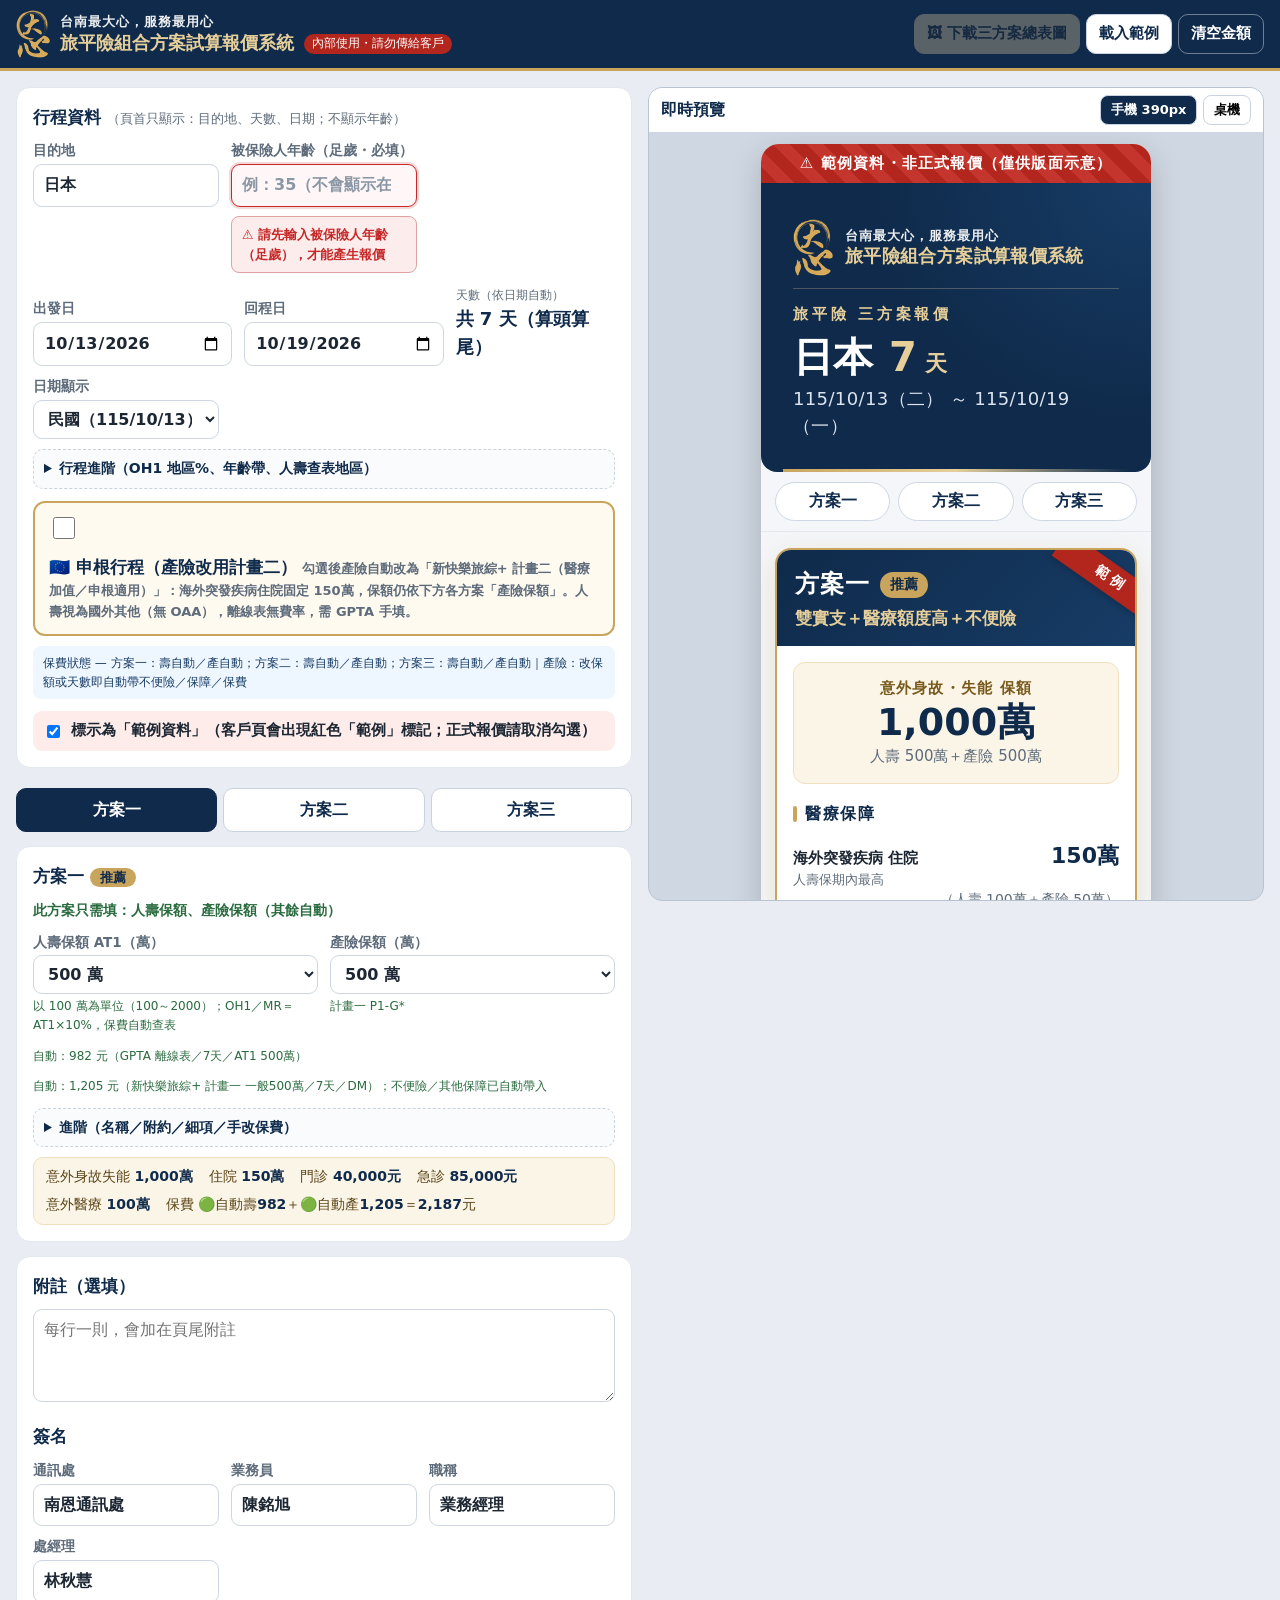
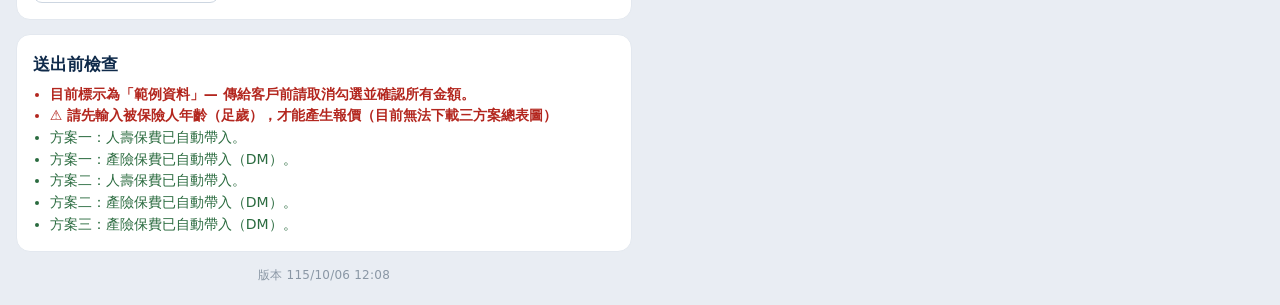
==== commit 74028fe7: "三方案總表圖與客戶頁加上大心品牌標頭（logo＋標語），logo 預載後才產圖" ====
--- a/editor.html
+++ b/editor.html
@@ -8,14 +8,14 @@
 <meta http-equiv="Pragma" content="no-cache">
 <meta http-equiv="Expires" content="0">
 <title>旅平險組合方案試算報價系統</title>
-<link rel="icon" type="image/png" href="img/favicon.png?v=20261006120502">
-<link rel="apple-touch-icon" href="img/favicon.png?v=20261006120502">
-<link rel="stylesheet" href="css/style.css?v=20261006120502">
-<link rel="stylesheet" href="css/editor.css?v=20261006120502">
+<link rel="icon" type="image/png" href="img/favicon.png?v=20261006120841">
+<link rel="apple-touch-icon" href="img/favicon.png?v=20261006120841">
+<link rel="stylesheet" href="css/style.css?v=20261006120841">
+<link rel="stylesheet" href="css/editor.css?v=20261006120841">
 </head>
 <body class="editor-body">
 <header class="ed-top">
-  <div class="ed-brand"><img class="ed-logo" src="img/logo.png?v=20261006120502" alt="南恩通訊處 大心" width="34" height="48"><span class="ed-brand-text"><span class="ed-slogan">台南最大心，服務最用心</span><span class="ed-title"><b>旅平險組合方案試算報價系統</b><span class="ed-internal">內部使用・請勿傳給客戶</span></span></span></div>
+  <div class="ed-brand"><img class="ed-logo" src="img/logo.png?v=20261006120841" alt="南恩通訊處 大心" width="34" height="48"><span class="ed-brand-text"><span class="ed-slogan">台南最大心，服務最用心</span><span class="ed-title"><b>旅平險組合方案試算報價系統</b><span class="ed-internal">內部使用・請勿傳給客戶</span></span></span></div>
   <div class="ed-actions">
     <button type="button" class="btn btn-gold" id="btnSummaryPng">🖼 下載三方案總表圖</button>
     <button type="button" class="btn" id="btnSample">載入範例</button>
@@ -101,7 +101,7 @@
     </section>
 
     <section class="ed-card checks" id="checks"></section>
-  <p class="build-ver" id="buildVersion">版本 115/10/06 12:05</p>
+  <p class="build-ver" id="buildVersion">版本 115/10/06 12:08</p>
   </form>
 
   <aside class="ed-preview">
@@ -116,13 +116,13 @@
   </aside>
 </div>
 
-<script src="js/vendor/pako.min.js?v=20261006120502"></script>
-<script src="js/vendor/html2canvas.min.js?v=20261006120502"></script>
-<script src="js/common.js?v=20261006120502"></script>
-<script src="js/sample-data.js?v=20261006120502"></script>
-<script src="js/presets.js?v=20261006120502"></script>
-<script src="js/life-rates.js?v=20261006120502"></script>
-<script src="js/summary-export.js?v=20261006120502"></script>
-<script src="js/editor.js?v=20261006120502"></script>
+<script src="js/vendor/pako.min.js?v=20261006120841"></script>
+<script src="js/vendor/html2canvas.min.js?v=20261006120841"></script>
+<script src="js/common.js?v=20261006120841"></script>
+<script src="js/sample-data.js?v=20261006120841"></script>
+<script src="js/presets.js?v=20261006120841"></script>
+<script src="js/life-rates.js?v=20261006120841"></script>
+<script src="js/summary-export.js?v=20261006120841"></script>
+<script src="js/editor.js?v=20261006120841"></script>
 </body>
 </html>
--- a/css/style.css
+++ b/css/style.css
@@ -163,3 +163,10 @@
 
 /* 未滿15足歲：主框顯示兒童主約 MRC */
 .death-box.child .death-val { font-size: 30px; }
+
+/* 品牌列（客戶頁頁首）：大心 logo＋標語＋系統名稱 */
+.brand-bar { display: flex; align-items: center; gap: 12px; margin-bottom: 14px; padding-bottom: 12px; border-bottom: 1px solid rgba(230, 207, 154, .28); }
+.brand-logo { display: block; width: 40px; height: 57px; flex: none; }
+.brand-text { display: flex; flex-direction: column; line-height: 1.35; min-width: 0; }
+.brand-slogan { font-size: 13px; font-weight: 700; letter-spacing: .08em; color: #fff; opacity: .92; }
+.brand-title { font-size: 18px; font-weight: 800; color: var(--gold-2); letter-spacing: .02em; }
--- a/css/editor.css
+++ b/css/editor.css
@@ -218,3 +218,10 @@
   .ed-title b { display: block; }
   .ed-title .ed-internal { margin: 3px 0 0; }
 }
+
+/* 總表圖品牌列（同編輯器頁首，不含內部使用標記） */
+.sum-brand-bar { display: flex; align-items: center; gap: 12px; margin-bottom: 12px; padding-bottom: 10px; border-bottom: 1px solid rgba(230, 207, 154, .3); }
+.sum-brand-logo { display: block; width: 40px; height: 57px; flex: none; }
+.sum-brand-text { display: flex; flex-direction: column; line-height: 1.35; }
+.sum-brand-slogan { font-size: 13px; font-weight: 700; letter-spacing: .08em; color: #fff; }
+.sum-brand-title { font-size: 19px; font-weight: 800; color: #e6cf9a; letter-spacing: .02em; }
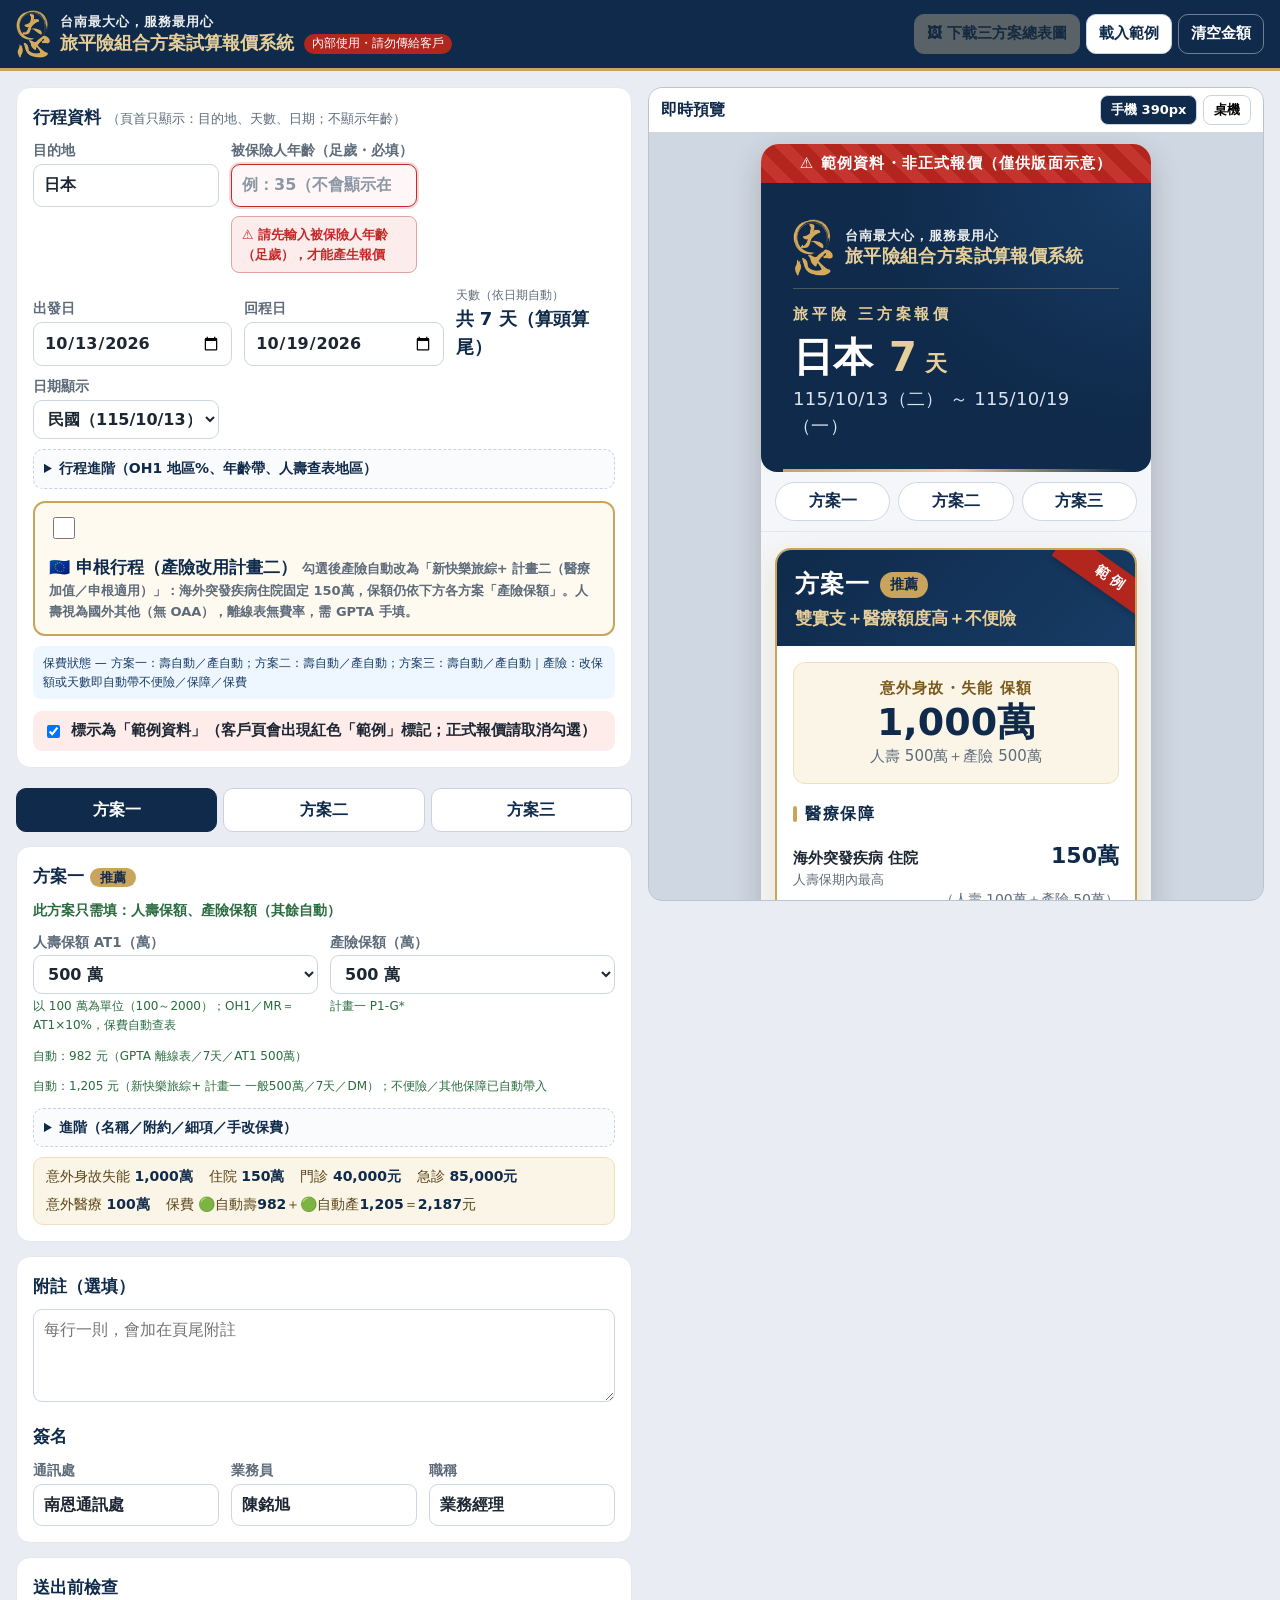
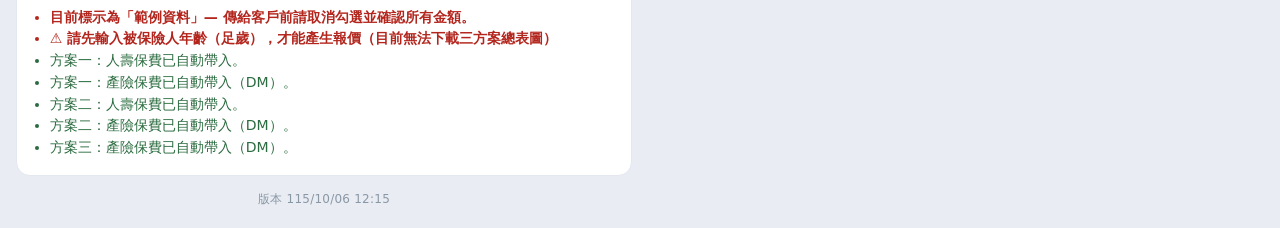
==== commit c35108f0: "66歲以上人壽保費同18～65（僅AT1上限不同）；簽名移除處經理" ====
--- a/editor.html
+++ b/editor.html
@@ -8,14 +8,14 @@
 <meta http-equiv="Pragma" content="no-cache">
 <meta http-equiv="Expires" content="0">
 <title>旅平險組合方案試算報價系統</title>
-<link rel="icon" type="image/png" href="img/favicon.png?v=20261006120841">
-<link rel="apple-touch-icon" href="img/favicon.png?v=20261006120841">
-<link rel="stylesheet" href="css/style.css?v=20261006120841">
-<link rel="stylesheet" href="css/editor.css?v=20261006120841">
+<link rel="icon" type="image/png" href="img/favicon.png?v=20261006121555">
+<link rel="apple-touch-icon" href="img/favicon.png?v=20261006121555">
+<link rel="stylesheet" href="css/style.css?v=20261006121555">
+<link rel="stylesheet" href="css/editor.css?v=20261006121555">
 </head>
 <body class="editor-body">
 <header class="ed-top">
-  <div class="ed-brand"><img class="ed-logo" src="img/logo.png?v=20261006120841" alt="南恩通訊處 大心" width="34" height="48"><span class="ed-brand-text"><span class="ed-slogan">台南最大心，服務最用心</span><span class="ed-title"><b>旅平險組合方案試算報價系統</b><span class="ed-internal">內部使用・請勿傳給客戶</span></span></span></div>
+  <div class="ed-brand"><img class="ed-logo" src="img/logo.png?v=20261006121555" alt="南恩通訊處 大心" width="34" height="48"><span class="ed-brand-text"><span class="ed-slogan">台南最大心，服務最用心</span><span class="ed-title"><b>旅平險組合方案試算報價系統</b><span class="ed-internal">內部使用・請勿傳給客戶</span></span></span></div>
   <div class="ed-actions">
     <button type="button" class="btn btn-gold" id="btnSummaryPng">🖼 下載三方案總表圖</button>
     <button type="button" class="btn" id="btnSample">載入範例</button>
@@ -96,12 +96,11 @@
         <label>通訊處<input type="text" data-k="agent.unit"></label>
         <label>業務員<input type="text" data-k="agent.name"></label>
         <label>職稱<input type="text" data-k="agent.title"></label>
-        <label>處經理<input type="text" data-k="agent.manager"></label>
       </div>
     </section>
 
     <section class="ed-card checks" id="checks"></section>
-  <p class="build-ver" id="buildVersion">版本 115/10/06 12:08</p>
+  <p class="build-ver" id="buildVersion">版本 115/10/06 12:15</p>
   </form>
 
   <aside class="ed-preview">
@@ -116,13 +115,13 @@
   </aside>
 </div>
 
-<script src="js/vendor/pako.min.js?v=20261006120841"></script>
-<script src="js/vendor/html2canvas.min.js?v=20261006120841"></script>
-<script src="js/common.js?v=20261006120841"></script>
-<script src="js/sample-data.js?v=20261006120841"></script>
-<script src="js/presets.js?v=20261006120841"></script>
-<script src="js/life-rates.js?v=20261006120841"></script>
-<script src="js/summary-export.js?v=20261006120841"></script>
-<script src="js/editor.js?v=20261006120841"></script>
+<script src="js/vendor/pako.min.js?v=20261006121555"></script>
+<script src="js/vendor/html2canvas.min.js?v=20261006121555"></script>
+<script src="js/common.js?v=20261006121555"></script>
+<script src="js/sample-data.js?v=20261006121555"></script>
+<script src="js/presets.js?v=20261006121555"></script>
+<script src="js/life-rates.js?v=20261006121555"></script>
+<script src="js/summary-export.js?v=20261006121555"></script>
+<script src="js/editor.js?v=20261006121555"></script>
 </body>
 </html>
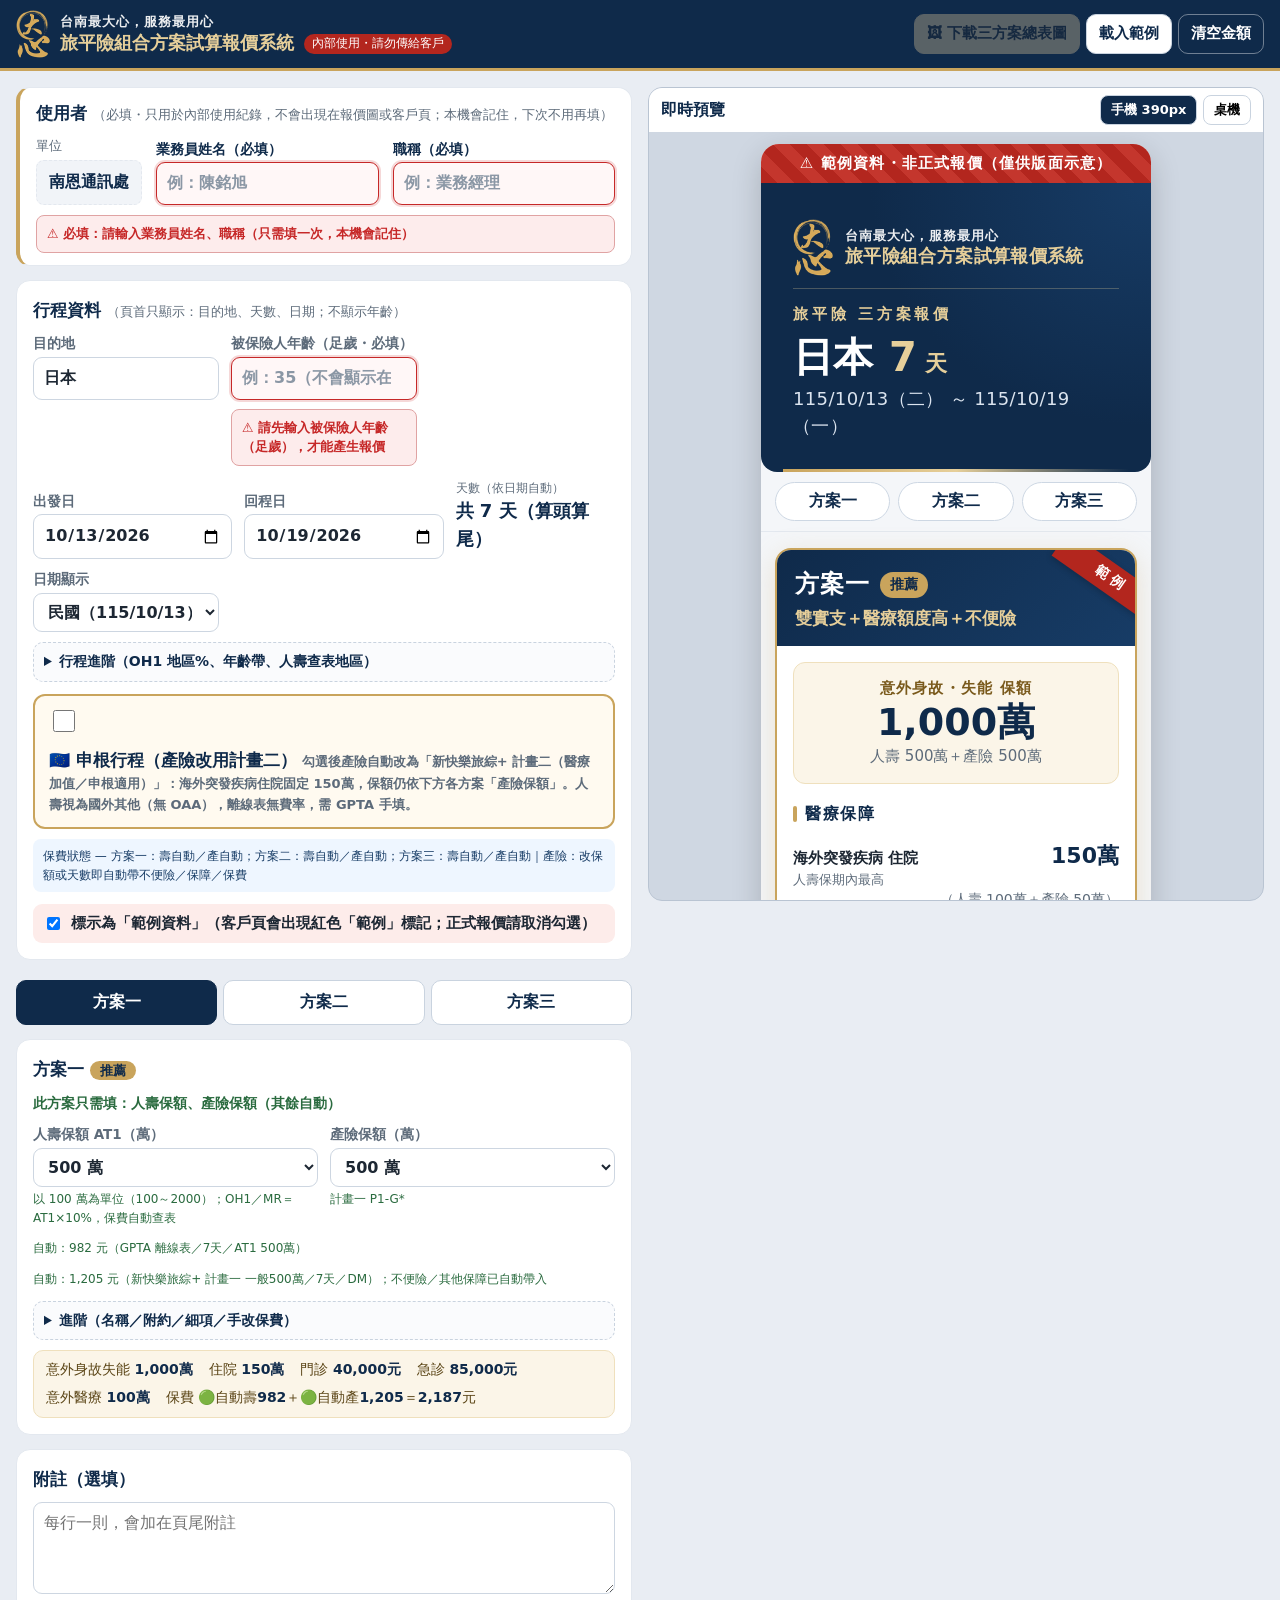
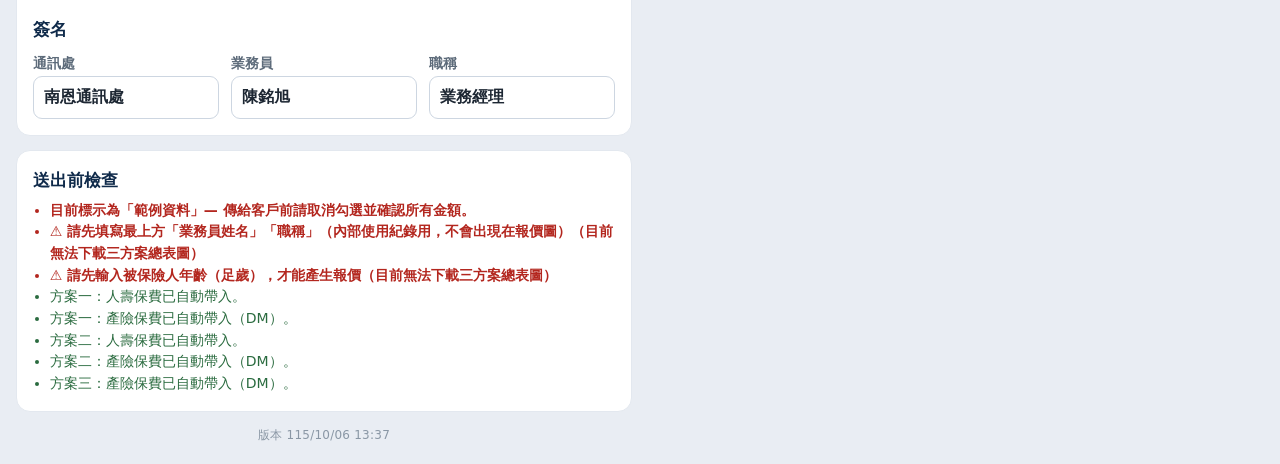
==== commit 0268c663: "使用紀錄：業務員姓名／職稱（必填、本機記住）＋固定單位；下載總表圖與開啟頁面送 Apps Script 紀錄（端點未設定則略過）；GoatCounter 設定" ====
--- a/editor.html
+++ b/editor.html
@@ -4,18 +4,19 @@
 <meta charset="utf-8">
 <meta name="viewport" content="width=device-width, initial-scale=1">
 <meta name="robots" content="noindex, nofollow">
+<meta name="tq-build" content="115/10/06 13:37">
 <meta http-equiv="Cache-Control" content="no-cache, no-store, must-revalidate">
 <meta http-equiv="Pragma" content="no-cache">
 <meta http-equiv="Expires" content="0">
 <title>旅平險組合方案試算報價系統</title>
-<link rel="icon" type="image/png" href="img/favicon.png?v=20261006121555">
-<link rel="apple-touch-icon" href="img/favicon.png?v=20261006121555">
-<link rel="stylesheet" href="css/style.css?v=20261006121555">
-<link rel="stylesheet" href="css/editor.css?v=20261006121555">
+<link rel="icon" type="image/png" href="img/favicon.png?v=20261006133708">
+<link rel="apple-touch-icon" href="img/favicon.png?v=20261006133708">
+<link rel="stylesheet" href="css/style.css?v=20261006133708">
+<link rel="stylesheet" href="css/editor.css?v=20261006133708">
 </head>
 <body class="editor-body">
 <header class="ed-top">
-  <div class="ed-brand"><img class="ed-logo" src="img/logo.png?v=20261006121555" alt="南恩通訊處 大心" width="34" height="48"><span class="ed-brand-text"><span class="ed-slogan">台南最大心，服務最用心</span><span class="ed-title"><b>旅平險組合方案試算報價系統</b><span class="ed-internal">內部使用・請勿傳給客戶</span></span></span></div>
+  <div class="ed-brand"><img class="ed-logo" src="img/logo.png?v=20261006133708" alt="南恩通訊處 大心" width="34" height="48"><span class="ed-brand-text"><span class="ed-slogan">台南最大心，服務最用心</span><span class="ed-title"><b>旅平險組合方案試算報價系統</b><span class="ed-internal">內部使用・請勿傳給客戶</span></span></span></div>
   <div class="ed-actions">
     <button type="button" class="btn btn-gold" id="btnSummaryPng">🖼 下載三方案總表圖</button>
     <button type="button" class="btn" id="btnSample">載入範例</button>
@@ -26,6 +27,16 @@
 
 <div class="ed-layout">
   <form class="ed-form" id="form" autocomplete="off" onsubmit="return false">
+    <section class="ed-card ed-user">
+      <h2>使用者 <small>（必填・只用於內部使用紀錄，不會出現在報價圖或客戶頁；本機會記住，下次不用再填）</small></h2>
+      <div class="ed-user-row">
+        <div class="ed-unit"><span class="ed-unit-lbl">單位</span><span class="ed-unit-val" id="userUnit">南恩通訊處</span></div>
+        <label>業務員姓名（必填）<input type="text" id="userName" maxlength="20" placeholder="例：陳銘旭" autocomplete="off" aria-describedby="userWarn"></label>
+        <label>職稱（必填）<input type="text" id="userTitle" maxlength="20" placeholder="例：業務經理" autocomplete="off" list="userTitleList" aria-describedby="userWarn"></label>
+        <datalist id="userTitleList"><option value="業務經理"><option value="業務襄理"><option value="業務主任"><option value="業務專員"><option value="處經理"><option value="區經理"></datalist>
+        <span class="dest-warn" id="userWarn" role="alert" hidden></span>
+      </div>
+    </section>
     <section class="ed-card">
       <h2>行程資料 <small>（頁首只顯示：目的地、天數、日期；不顯示年齡）</small></h2>
       <div class="grid g2">
@@ -100,7 +111,7 @@
     </section>
 
     <section class="ed-card checks" id="checks"></section>
-  <p class="build-ver" id="buildVersion">版本 115/10/06 12:15</p>
+  <p class="build-ver" id="buildVersion">版本 115/10/06 13:37</p>
   </form>
 
   <aside class="ed-preview">
@@ -115,13 +126,15 @@
   </aside>
 </div>
 
-<script src="js/vendor/pako.min.js?v=20261006121555"></script>
-<script src="js/vendor/html2canvas.min.js?v=20261006121555"></script>
-<script src="js/common.js?v=20261006121555"></script>
-<script src="js/sample-data.js?v=20261006121555"></script>
-<script src="js/presets.js?v=20261006121555"></script>
-<script src="js/life-rates.js?v=20261006121555"></script>
-<script src="js/summary-export.js?v=20261006121555"></script>
-<script src="js/editor.js?v=20261006121555"></script>
+<script src="js/vendor/pako.min.js?v=20261006133708"></script>
+<script src="js/vendor/html2canvas.min.js?v=20261006133708"></script>
+<script src="js/config.js?v=20261006133708"></script>
+<script src="js/usage-log.js?v=20261006133708"></script>
+<script src="js/common.js?v=20261006133708"></script>
+<script src="js/sample-data.js?v=20261006133708"></script>
+<script src="js/presets.js?v=20261006133708"></script>
+<script src="js/life-rates.js?v=20261006133708"></script>
+<script src="js/summary-export.js?v=20261006133708"></script>
+<script src="js/editor.js?v=20261006133708"></script>
 </body>
 </html>
--- a/css/editor.css
+++ b/css/editor.css
@@ -225,3 +225,14 @@
 .sum-brand-text { display: flex; flex-direction: column; line-height: 1.35; }
 .sum-brand-slogan { font-size: 13px; font-weight: 700; letter-spacing: .08em; color: #fff; }
 .sum-brand-title { font-size: 19px; font-weight: 800; color: #e6cf9a; letter-spacing: .02em; }
+
+/* 業務員姓名（使用紀錄） */
+.ed-user { padding: 12px 16px; border-left: 4px solid var(--gold); }
+.ed-user label { font-weight: 700; color: var(--navy); }
+.ed-user-row { display: grid; grid-template-columns: auto 1fr 1fr; gap: 10px 14px; align-items: end; }
+.ed-user-row .dest-warn { grid-column: 1 / -1; margin-top: 0; }
+.ed-user-row input { max-width: none; width: 100%; }
+.ed-unit { display: flex; flex-direction: column; gap: 4px; }
+.ed-unit-lbl { font-size: 13px; color: var(--muted); }
+.ed-unit-val { display: inline-block; padding: 9px 12px; border-radius: 8px; background: #f1f4f8; border: 1px dashed var(--line); color: var(--navy); font-weight: 700; white-space: nowrap; }
+@media (max-width: 560px) { .ed-user-row { grid-template-columns: 1fr 1fr; } .ed-unit { grid-column: 1 / -1; flex-direction: row; align-items: center; } }
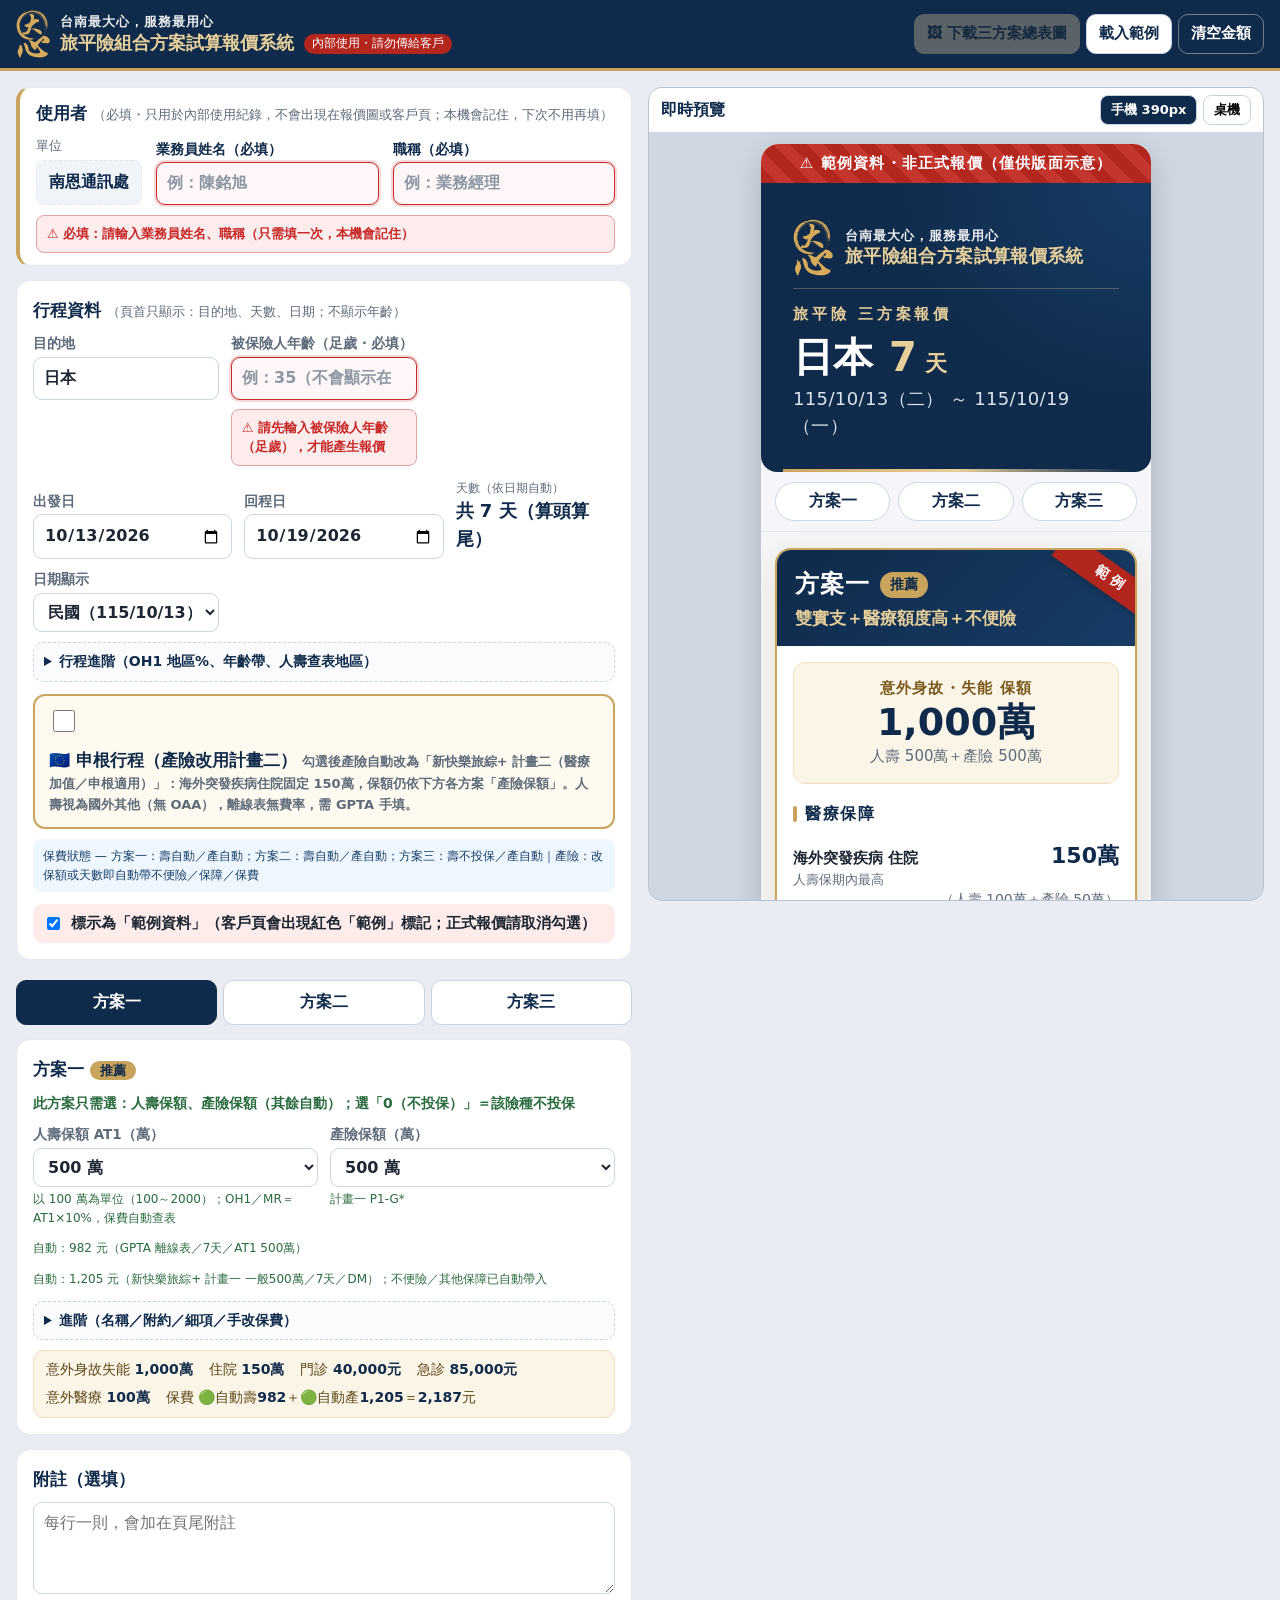
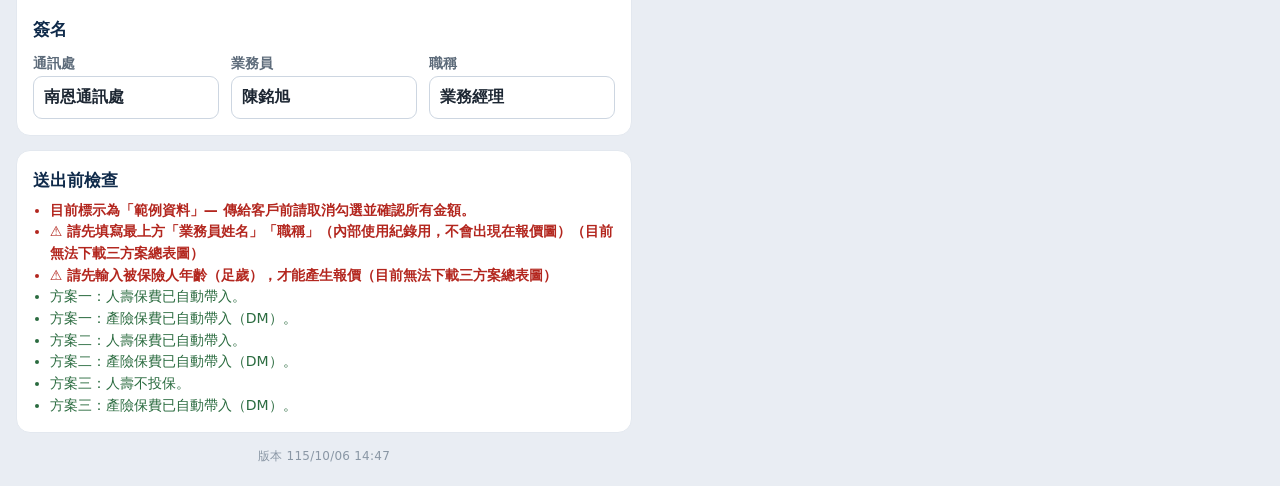
==== commit dd071cf8: "人壽／產險選單加「0（不投保）」：不投保側不列保障與保費，兩側皆0擋總表圖；未滿15歲人壽可選0" ====
--- a/editor.html
+++ b/editor.html
@@ -4,19 +4,19 @@
 <meta charset="utf-8">
 <meta name="viewport" content="width=device-width, initial-scale=1">
 <meta name="robots" content="noindex, nofollow">
-<meta name="tq-build" content="115/10/06 13:37">
+<meta name="tq-build" content="115/10/06 14:47">
 <meta http-equiv="Cache-Control" content="no-cache, no-store, must-revalidate">
 <meta http-equiv="Pragma" content="no-cache">
 <meta http-equiv="Expires" content="0">
 <title>旅平險組合方案試算報價系統</title>
-<link rel="icon" type="image/png" href="img/favicon.png?v=20261006133708">
-<link rel="apple-touch-icon" href="img/favicon.png?v=20261006133708">
-<link rel="stylesheet" href="css/style.css?v=20261006133708">
-<link rel="stylesheet" href="css/editor.css?v=20261006133708">
+<link rel="icon" type="image/png" href="img/favicon.png?v=20261006144722">
+<link rel="apple-touch-icon" href="img/favicon.png?v=20261006144722">
+<link rel="stylesheet" href="css/style.css?v=20261006144722">
+<link rel="stylesheet" href="css/editor.css?v=20261006144722">
 </head>
 <body class="editor-body">
 <header class="ed-top">
-  <div class="ed-brand"><img class="ed-logo" src="img/logo.png?v=20261006133708" alt="南恩通訊處 大心" width="34" height="48"><span class="ed-brand-text"><span class="ed-slogan">台南最大心，服務最用心</span><span class="ed-title"><b>旅平險組合方案試算報價系統</b><span class="ed-internal">內部使用・請勿傳給客戶</span></span></span></div>
+  <div class="ed-brand"><img class="ed-logo" src="img/logo.png?v=20261006144722" alt="南恩通訊處 大心" width="34" height="48"><span class="ed-brand-text"><span class="ed-slogan">台南最大心，服務最用心</span><span class="ed-title"><b>旅平險組合方案試算報價系統</b><span class="ed-internal">內部使用・請勿傳給客戶</span></span></span></div>
   <div class="ed-actions">
     <button type="button" class="btn btn-gold" id="btnSummaryPng">🖼 下載三方案總表圖</button>
     <button type="button" class="btn" id="btnSample">載入範例</button>
@@ -111,7 +111,7 @@
     </section>
 
     <section class="ed-card checks" id="checks"></section>
-  <p class="build-ver" id="buildVersion">版本 115/10/06 13:37</p>
+  <p class="build-ver" id="buildVersion">版本 115/10/06 14:47</p>
   </form>
 
   <aside class="ed-preview">
@@ -126,15 +126,15 @@
   </aside>
 </div>
 
-<script src="js/vendor/pako.min.js?v=20261006133708"></script>
-<script src="js/vendor/html2canvas.min.js?v=20261006133708"></script>
-<script src="js/config.js?v=20261006133708"></script>
-<script src="js/usage-log.js?v=20261006133708"></script>
-<script src="js/common.js?v=20261006133708"></script>
-<script src="js/sample-data.js?v=20261006133708"></script>
-<script src="js/presets.js?v=20261006133708"></script>
-<script src="js/life-rates.js?v=20261006133708"></script>
-<script src="js/summary-export.js?v=20261006133708"></script>
-<script src="js/editor.js?v=20261006133708"></script>
+<script src="js/vendor/pako.min.js?v=20261006144722"></script>
+<script src="js/vendor/html2canvas.min.js?v=20261006144722"></script>
+<script src="js/config.js?v=20261006144722"></script>
+<script src="js/usage-log.js?v=20261006144722"></script>
+<script src="js/common.js?v=20261006144722"></script>
+<script src="js/sample-data.js?v=20261006144722"></script>
+<script src="js/presets.js?v=20261006144722"></script>
+<script src="js/life-rates.js?v=20261006144722"></script>
+<script src="js/summary-export.js?v=20261006144722"></script>
+<script src="js/editor.js?v=20261006144722"></script>
 </body>
 </html>
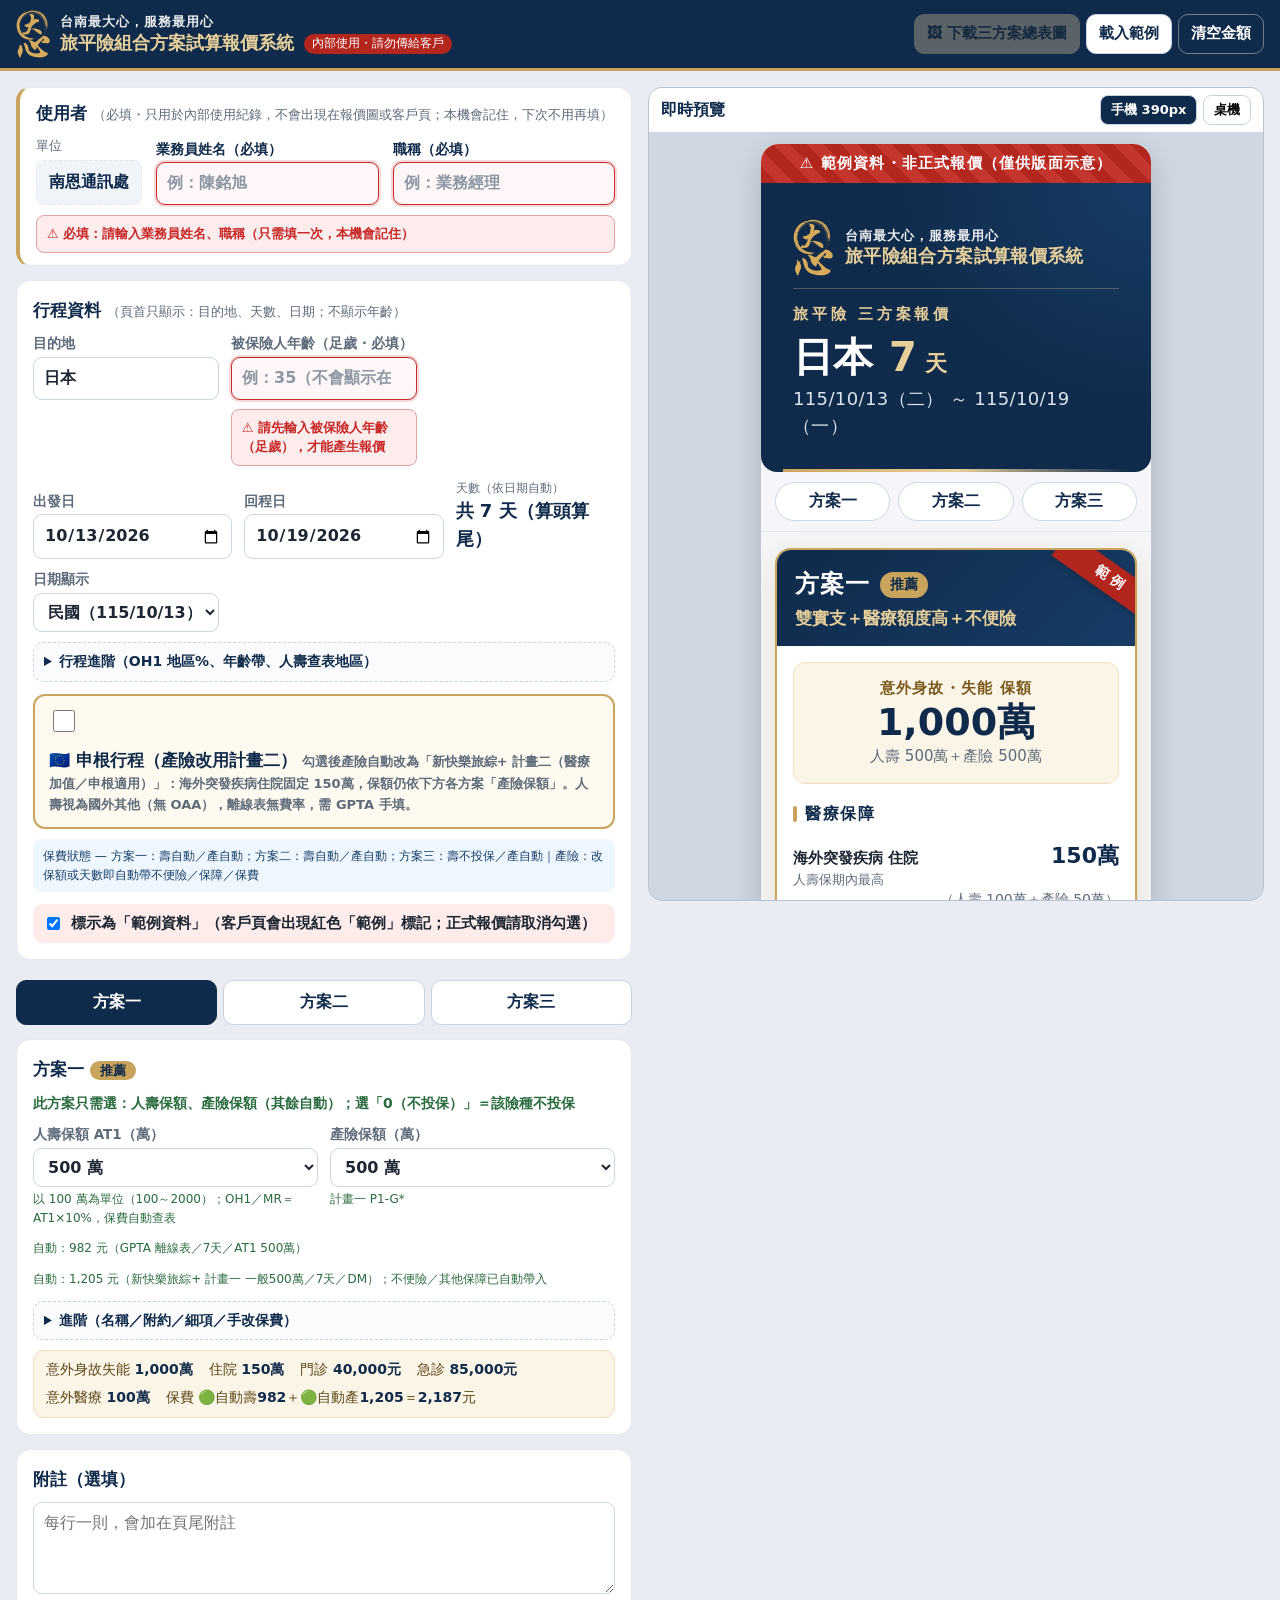
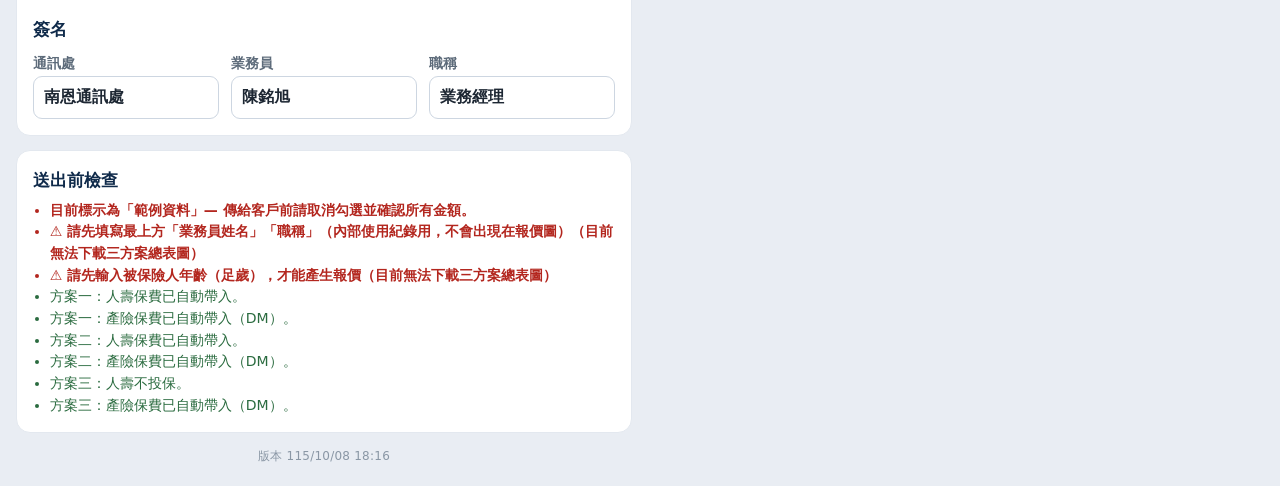
==== commit 2ec52146: "產險新快樂旅綜+自動保費擴充到 11～30 天（展業平台試算 2026-10-08） 一般／租車 14 方案新增 11～30 天保費（展業平台試算 2026-10-08，韓國、40歲；平台 5、10 " ====
--- a/editor.html
+++ b/editor.html
@@ -4,19 +4,19 @@
 <meta charset="utf-8">
 <meta name="viewport" content="width=device-width, initial-scale=1">
 <meta name="robots" content="noindex, nofollow">
-<meta name="tq-build" content="115/10/06 14:47">
+<meta name="tq-build" content="115/10/08 18:16">
 <meta http-equiv="Cache-Control" content="no-cache, no-store, must-revalidate">
 <meta http-equiv="Pragma" content="no-cache">
 <meta http-equiv="Expires" content="0">
 <title>旅平險組合方案試算報價系統</title>
-<link rel="icon" type="image/png" href="img/favicon.png?v=20261006144722">
-<link rel="apple-touch-icon" href="img/favicon.png?v=20261006144722">
-<link rel="stylesheet" href="css/style.css?v=20261006144722">
-<link rel="stylesheet" href="css/editor.css?v=20261006144722">
+<link rel="icon" type="image/png" href="img/favicon.png?v=20261008181656">
+<link rel="apple-touch-icon" href="img/favicon.png?v=20261008181656">
+<link rel="stylesheet" href="css/style.css?v=20261008181656">
+<link rel="stylesheet" href="css/editor.css?v=20261008181656">
 </head>
 <body class="editor-body">
 <header class="ed-top">
-  <div class="ed-brand"><img class="ed-logo" src="img/logo.png?v=20261006144722" alt="南恩通訊處 大心" width="34" height="48"><span class="ed-brand-text"><span class="ed-slogan">台南最大心，服務最用心</span><span class="ed-title"><b>旅平險組合方案試算報價系統</b><span class="ed-internal">內部使用・請勿傳給客戶</span></span></span></div>
+  <div class="ed-brand"><img class="ed-logo" src="img/logo.png?v=20261008181656" alt="南恩通訊處 大心" width="34" height="48"><span class="ed-brand-text"><span class="ed-slogan">台南最大心，服務最用心</span><span class="ed-title"><b>旅平險組合方案試算報價系統</b><span class="ed-internal">內部使用・請勿傳給客戶</span></span></span></div>
   <div class="ed-actions">
     <button type="button" class="btn btn-gold" id="btnSummaryPng">🖼 下載三方案總表圖</button>
     <button type="button" class="btn" id="btnSample">載入範例</button>
@@ -111,7 +111,7 @@
     </section>
 
     <section class="ed-card checks" id="checks"></section>
-  <p class="build-ver" id="buildVersion">版本 115/10/06 14:47</p>
+  <p class="build-ver" id="buildVersion">版本 115/10/08 18:16</p>
   </form>
 
   <aside class="ed-preview">
@@ -126,15 +126,15 @@
   </aside>
 </div>
 
-<script src="js/vendor/pako.min.js?v=20261006144722"></script>
-<script src="js/vendor/html2canvas.min.js?v=20261006144722"></script>
-<script src="js/config.js?v=20261006144722"></script>
-<script src="js/usage-log.js?v=20261006144722"></script>
-<script src="js/common.js?v=20261006144722"></script>
-<script src="js/sample-data.js?v=20261006144722"></script>
-<script src="js/presets.js?v=20261006144722"></script>
-<script src="js/life-rates.js?v=20261006144722"></script>
-<script src="js/summary-export.js?v=20261006144722"></script>
-<script src="js/editor.js?v=20261006144722"></script>
+<script src="js/vendor/pako.min.js?v=20261008181656"></script>
+<script src="js/vendor/html2canvas.min.js?v=20261008181656"></script>
+<script src="js/config.js?v=20261008181656"></script>
+<script src="js/usage-log.js?v=20261008181656"></script>
+<script src="js/common.js?v=20261008181656"></script>
+<script src="js/sample-data.js?v=20261008181656"></script>
+<script src="js/presets.js?v=20261008181656"></script>
+<script src="js/life-rates.js?v=20261008181656"></script>
+<script src="js/summary-export.js?v=20261008181656"></script>
+<script src="js/editor.js?v=20261008181656"></script>
 </body>
 </html>
